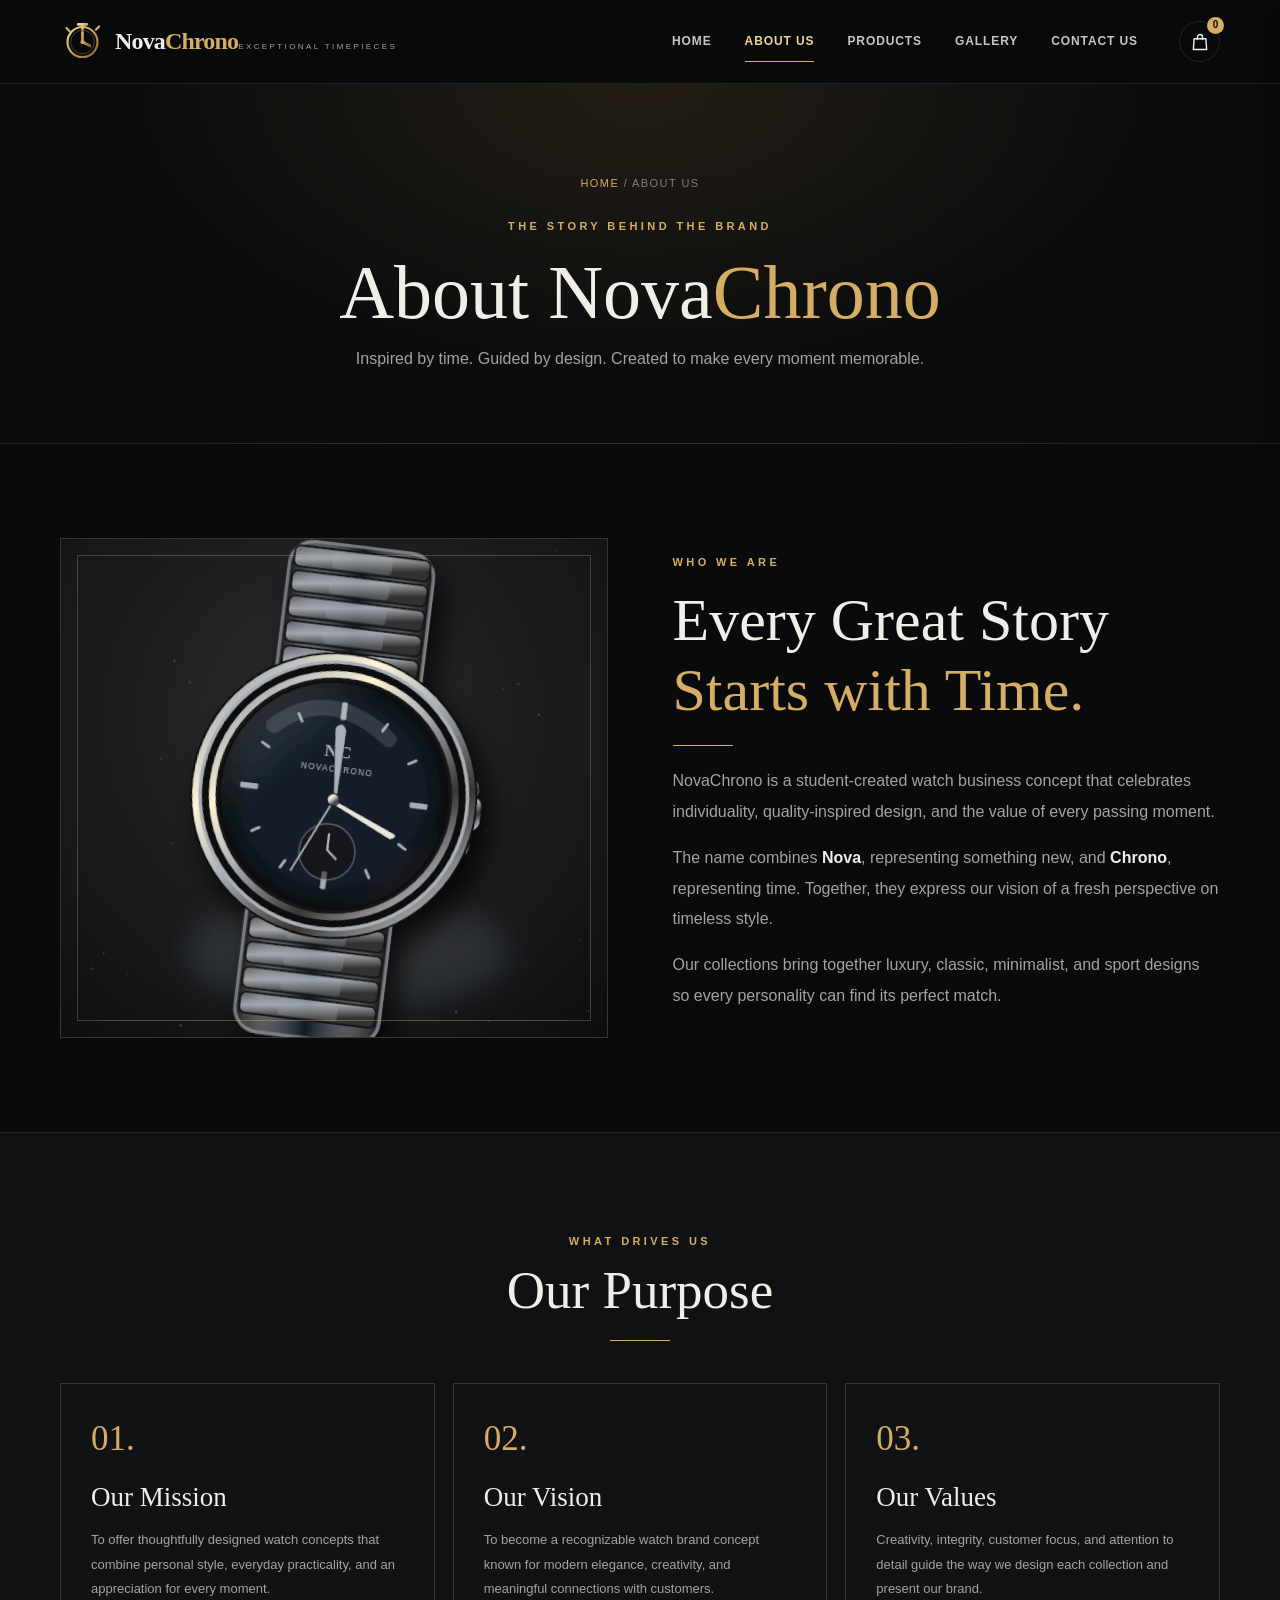
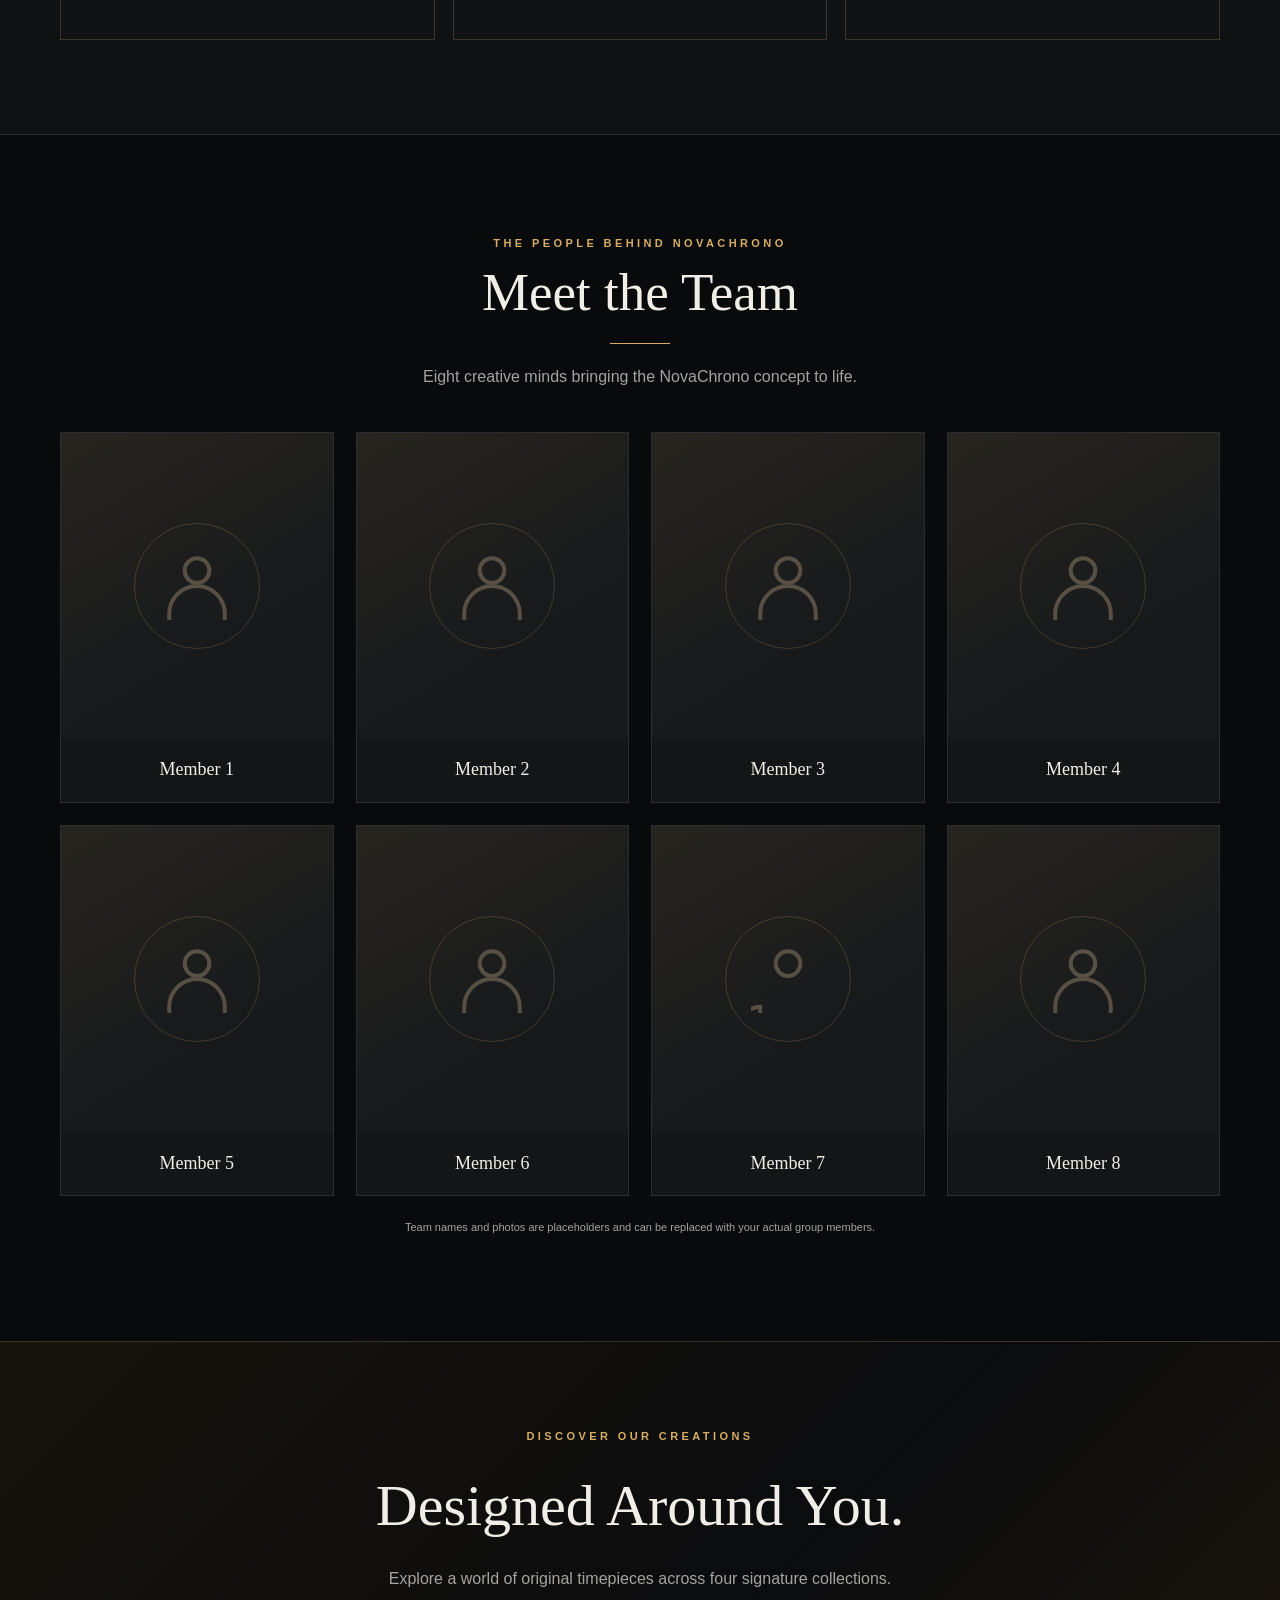
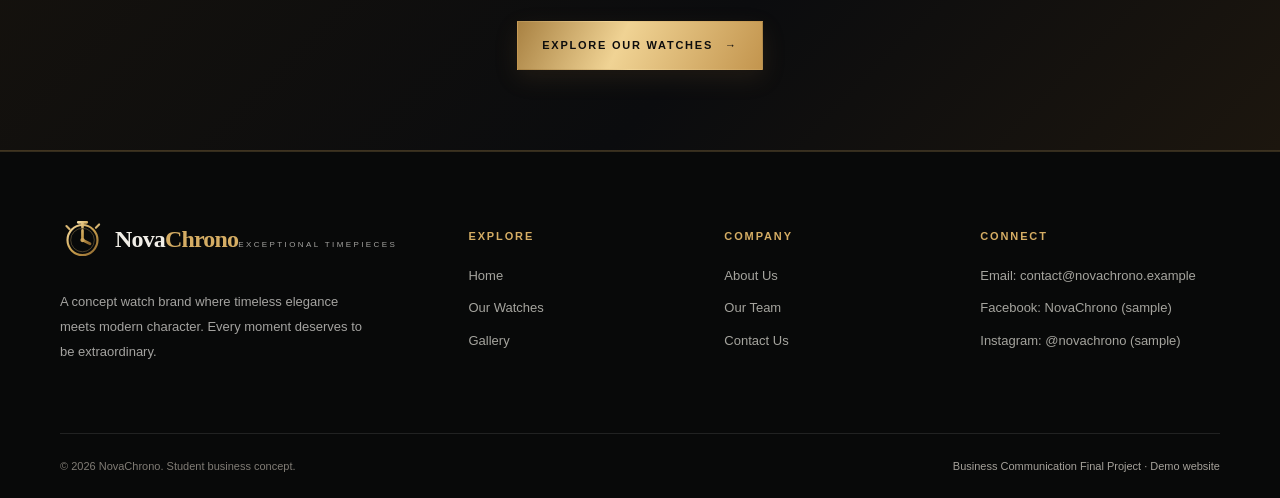
==== about.html @ b07927fc "Add files via upload" ====
<!DOCTYPE html>
<html lang="en">
<head>
  <meta charset="UTF-8"><meta name="viewport" content="width=device-width, initial-scale=1"><meta name="theme-color" content="#090a0b">
  <meta name="description" content="Learn about NovaChrono, our mission and vision, and the creative team behind our luxury watch brand concept.">
  <title>About Us | NovaChrono</title><link rel="icon" href="assets/logo.svg" type="image/svg+xml"><link rel="stylesheet" href="css/style.css"><script src="js/app.js" defer></script>
</head>
<body data-page="about">
<header id="site-header" class="site-header"></header>
<main>
  <section class="page-hero"><div class="container"><div class="breadcrumb"><a href="index.html">HOME</a> / ABOUT US</div><span class="eyebrow">The story behind the brand</span><h1>About Nova<span class="text-gold">Chrono</span></h1><p>Inspired by time. Guided by design. Created to make every moment memorable.</p></div></section>
  <section class="section container"><div class="about-feature">
    <div class="feature-image reveal"><img src="assets/watches/eclipse.svg" alt="NovaChrono Eclipse watch illustration"></div>
    <div class="feature-copy reveal"><span class="eyebrow">Who we are</span><h2>Every Great Story<br><span class="text-gold">Starts with Time.</span></h2><div class="divider"></div><p>NovaChrono is a student-created watch business concept that celebrates individuality, quality-inspired design, and the value of every passing moment.</p><p>The name combines <strong style="color:var(--ivory)">Nova</strong>, representing something new, and <strong style="color:var(--ivory)">Chrono</strong>, representing time. Together, they express our vision of a fresh perspective on timeless style.</p><p>Our collections bring together luxury, classic, minimalist, and sport designs so every personality can find its perfect match.</p></div>
  </div></section>
  <section class="section" style="background:#101112;border-block:1px solid var(--white-line)"><div class="container"><div class="section-heading reveal"><span class="eyebrow">What drives us</span><h2 class="section-title">Our Purpose</h2><div class="divider centered"></div></div>
    <div class="values-grid reveal"><article class="value-card"><div class="value-icon">01.</div><h3>Our Mission</h3><p>To offer thoughtfully designed watch concepts that combine personal style, everyday practicality, and an appreciation for every moment.</p></article><article class="value-card"><div class="value-icon">02.</div><h3>Our Vision</h3><p>To become a recognizable watch brand concept known for modern elegance, creativity, and meaningful connections with customers.</p></article><article class="value-card"><div class="value-icon">03.</div><h3>Our Values</h3><p>Creativity, integrity, customer focus, and attention to detail guide the way we design each collection and present our brand.</p></article></div>
  </div></section>
  <section class="section container" id="team"><div class="section-heading reveal"><span class="eyebrow">The people behind NovaChrono</span><h2 class="section-title">Meet the Team</h2><div class="divider centered"></div><p class="section-description">Eight creative minds bringing the NovaChrono concept to life.</p></div>
    <div class="team-grid reveal">
      <article class="team-card"><div class="team-photo" aria-label="Profile photo placeholder for Member 1"><svg viewBox="0 0 24 24" fill="none" stroke="currentColor" stroke-width="1.3"><circle cx="12" cy="7" r="4"/><path d="M3 23v-2a9 9 0 0 1 18 0v2"/></svg></div><h3>Member 1</h3></article>
      <article class="team-card"><div class="team-photo" aria-label="Profile photo placeholder for Member 2"><svg viewBox="0 0 24 24" fill="none" stroke="currentColor" stroke-width="1.3"><circle cx="12" cy="7" r="4"/><path d="M3 23v-2a9 9 0 0 1 18 0v2"/></svg></div><h3>Member 2</h3></article>
      <article class="team-card"><div class="team-photo" aria-label="Profile photo placeholder for Member 3"><svg viewBox="0 0 24 24" fill="none" stroke="currentColor" stroke-width="1.3"><circle cx="12" cy="7" r="4"/><path d="M3 23v-2a9 9 0 0 1 18 0v2"/></svg></div><h3>Member 3</h3></article>
      <article class="team-card"><div class="team-photo" aria-label="Profile photo placeholder for Member 4"><svg viewBox="0 0 24 24" fill="none" stroke="currentColor" stroke-width="1.3"><circle cx="12" cy="7" r="4"/><path d="M3 23v-2a9 9 0 0 1 18 0v2"/></svg></div><h3>Member 4</h3></article>
      <article class="team-card"><div class="team-photo" aria-label="Profile photo placeholder for Member 5"><svg viewBox="0 0 24 24" fill="none" stroke="currentColor" stroke-width="1.3"><circle cx="12" cy="7" r="4"/><path d="M3 23v-2a9 9 0 0 1 18 0v2"/></svg></div><h3>Member 5</h3></article>
      <article class="team-card"><div class="team-photo" aria-label="Profile photo placeholder for Member 6"><svg viewBox="0 0 24 24" fill="none" stroke="currentColor" stroke-width="1.3"><circle cx="12" cy="7" r="4"/><path d="M3 23v-2a9 9 0 0 1 18 0v2"/></svg></div><h3>Member 6</h3></article>
      <article class="team-card"><div class="team-photo" aria-label="Profile photo placeholder for Member 7"><svg viewBox="0 0 24 24" fill="none" stroke="currentColor" stroke-width="1.3"><circle cx="12" cy="7" r="4"/><path d="M3 23v-2a9 9 9 0 0 1 18 0v2"/></svg></div><h3>Member 7</h3></article>
      <article class="team-card"><div class="team-photo" aria-label="Profile photo placeholder for Member 8"><svg viewBox="0 0 24 24" fill="none" stroke="currentColor" stroke-width="1.3"><circle cx="12" cy="7" r="4"/><path d="M3 23v-2a9 9 0 0 1 18 0v2"/></svg></div><h3>Member 8</h3></article>
    </div><p class="team-note">Team names and photos are placeholders and can be replaced with your actual group members.</p>
  </section>
  <section class="banner"><div class="container reveal"><span class="eyebrow">Discover our creations</span><h2>Designed Around You.</h2><p>Explore a world of original timepieces across four signature collections.</p><a class="btn btn-primary" href="products.html">Explore Our Watches <span>→</span></a></div></section>
</main>
<footer id="site-footer" class="site-footer"></footer>
</body>
</html>
---- css/style.css ----
/* NOVACHRONO | Luxury watch store • Business Communication final project */
:root{--bg:#090a0b;--bg-soft:#101113;--surface:#151619;--surface2:#1c1d20;--gold:#d5ad64;--gold-light:#f1d394;--gold-dark:#997540;--ivory:#f1eee7;--muted:#a4a3a0;--line:rgba(213,173,100,.22);--white-line:rgba(255,255,255,.10);--radius:16px;--font-ui:Arial,Helvetica,sans-serif;--font-display:Georgia,'Times New Roman',serif}
*{box-sizing:border-box}html{scroll-behavior:smooth}body{margin:0;color:var(--ivory);background:var(--bg);font-family:var(--font-ui);line-height:1.65;-webkit-font-smoothing:antialiased}body.drawer-open{overflow:hidden}button,input,select{font:inherit}button{cursor:pointer}a{color:inherit;text-decoration:none}img{max-width:100%;display:block}svg{display:block}button:focus-visible,a:focus-visible,input:focus-visible,select:focus-visible{outline:2px solid var(--gold-light);outline-offset:4px}::selection{background:#b18b4a;color:#050505}.container{width:min(1160px,calc(100% - 48px));margin-inline:auto}.eyebrow{font-size:11px;letter-spacing:.31em;text-transform:uppercase;color:var(--gold);font-weight:700}.display{font-family:var(--font-display);font-weight:400;letter-spacing:-.025em;line-height:1.06}.section{padding:94px 0}.section-top{display:flex;align-items:end;justify-content:space-between;gap:22px;margin-bottom:35px}.section-title{font-family:var(--font-display);font-size:clamp(35px,5vw,53px);line-height:1.12;font-weight:400;margin:8px 0 0}.section-description{color:var(--muted);max-width:540px;margin:12px 0 0}.text-gold{color:var(--gold)}.text-muted{color:var(--muted)}.center{text-align:center}.section-heading{text-align:center;max-width:680px;margin:0 auto 42px}.section-heading p{margin-inline:auto}.divider{width:60px;height:1px;background:var(--gold);margin:20px 0}.divider.centered{margin-inline:auto}.subtle-glow{position:relative;isolation:isolate}.subtle-glow:before{content:'';z-index:-1;position:absolute;inset:-50px 15%;background:radial-gradient(circle,rgba(203,158,82,.055),transparent 60%);pointer-events:none}
/* Header */
.site-header{position:sticky;top:0;z-index:60;background:rgba(9,10,11,.94);backdrop-filter:blur(20px);border-bottom:1px solid var(--white-line)}.nav-shell{height:83px;display:flex;align-items:center;gap:24px}.brand{display:inline-flex;align-items:center;gap:10px;white-space:nowrap}.brand img{width:45px;height:45px}.brand-text{font-family:var(--font-display);font-size:24px;letter-spacing:-.035em;font-weight:600}.brand-text span{color:var(--gold)}.brand-mini{font-family:var(--font-ui);font-size:8px;letter-spacing:.3em;text-transform:uppercase;color:var(--muted);margin-top:-5px;text-align:center}.nav-links{display:flex;align-items:center;justify-content:center;gap:33px;margin-left:auto}.nav-links a{position:relative;font-size:12px;font-weight:600;letter-spacing:.075em;text-transform:uppercase;color:#c9c6c0;transition:color .22s}.nav-links a:hover,.nav-links a.active{color:var(--gold-light)}.nav-links a:after{content:'';height:1px;position:absolute;bottom:-11px;left:0;right:0;background:var(--gold);transform:scaleX(0);transition:transform .2s;transform-origin:center}.nav-links a:hover:after,.nav-links a.active:after{transform:scaleX(1)}.header-actions{display:flex;align-items:center;margin-left:17px;gap:10px}.icon-button{display:inline-grid;place-items:center;width:41px;height:41px;border:1px solid var(--white-line);background:transparent;color:var(--ivory);border-radius:50%;position:relative;transition:.25s}.icon-button:hover{border-color:var(--gold);color:var(--gold);background:rgba(213,173,100,.06)}.icon-button svg{width:20px;height:20px}.cart-count{position:absolute;top:-5px;right:-5px;display:grid;place-items:center;background:var(--gold);color:#0d0d0c;min-width:17px;height:17px;padding:0 4px;border-radius:99px;font-size:10px;font-weight:800}.menu-button{display:none}
/* Buttons */
.btn{min-height:49px;display:inline-flex;align-items:center;justify-content:center;gap:12px;padding:12px 24px;border:1px solid transparent;font-size:11px;letter-spacing:.16em;font-weight:800;text-transform:uppercase;transition:transform .22s,background .22s,color .22s,border-color .22s;white-space:nowrap}.btn:hover{transform:translateY(-2px)}.btn-primary{color:#0d0d0d;background:linear-gradient(115deg,#a98243 0%,#f0d394 42%,#c3954e 100%);box-shadow:0 8px 24px rgba(167,124,58,.13)}.btn-primary:hover{background:linear-gradient(115deg,#d0aa67,#ffdfa1,#cea25e)}.btn-outline{border-color:var(--gold-dark);color:var(--gold-light);background:transparent}.btn-outline:hover{background:rgba(213,173,100,.08);border-color:var(--gold-light)}.btn-subtle{border-color:var(--white-line);background:rgba(255,255,255,.035);color:var(--ivory)}.btn-subtle:hover{border-color:var(--gold)}.btn:disabled{opacity:.45;cursor:not-allowed;transform:none}.btn svg{width:16px;height:16px}.link-arrow{display:inline-flex;align-items:center;gap:10px;font-size:11px;letter-spacing:.14em;text-transform:uppercase;font-weight:700;color:var(--gold-light);border-bottom:1px solid var(--gold-dark);padding-bottom:7px}.link-arrow span{transition:transform .2s}.link-arrow:hover span{transform:translateX(5px)}
/* Hero */
.hero{min-height:690px;display:flex;align-items:center;position:relative;overflow:hidden;background:radial-gradient(ellipse at 81% 40%,#2a231a 0%,#131212 37%,#090a0b 75%);border-bottom:1px solid var(--line)}.hero:after{content:'';position:absolute;inset:0;background:linear-gradient(90deg,rgba(9,10,11,.2),transparent 50%),repeating-linear-gradient(115deg,transparent 0 160px,rgba(214,170,94,.014) 161px 162px);pointer-events:none}.hero-content{position:relative;z-index:2;width:55%;padding:90px 0 95px}.hero-title{font-size:clamp(59px,7vw,105px);margin:16px 0 20px}.hero-title em{font-weight:400;color:var(--gold);font-style:italic}.hero-copy{max-width:470px;color:#c2bcb0;font-size:15px;line-height:1.9;margin-bottom:35px}.hero-buttons{display:flex;flex-wrap:wrap;gap:14px}.hero-visual{width:52%;height:90%;position:absolute;right:-4%;top:6%;display:grid;place-items:center;z-index:1}.hero-visual:before{content:'';position:absolute;inset:10%;border-radius:50%;background:radial-gradient(circle,rgba(210,165,82,.22),transparent 65%);filter:blur(45px)}.hero-visual:after{content:'';position:absolute;width:400px;height:400px;border:1px solid rgba(215,167,86,.14);border-radius:50%;box-shadow:0 0 0 72px rgba(215,167,86,.025),0 0 0 145px rgba(215,167,86,.02)}.hero-watch{width:min(100%,570px);max-height:620px;object-fit:contain;position:relative;z-index:1;filter:drop-shadow(0 22px 45px #000);transform:translateY(0);animation:hero-float 6s ease-in-out infinite}.hero-caption{position:absolute;right:10%;bottom:7%;font-size:11px;letter-spacing:.22em;color:var(--gold);z-index:3;text-transform:uppercase}.hero-scroll{position:absolute;bottom:29px;left:0;z-index:2;font-size:10px;letter-spacing:.3em;color:#8d8981;text-transform:uppercase;display:flex;align-items:center;gap:12px}.hero-scroll:before{content:'';display:block;height:1px;width:34px;background:var(--gold)}@keyframes hero-float{0%,100%{transform:translateY(0)}50%{transform:translateY(-15px)}}.stats-strip{border-bottom:1px solid var(--white-line);background:#0e0e0e}.stats-wrap{display:grid;grid-template-columns:repeat(3,1fr);gap:20px;padding:26px 0}.stat{display:flex;justify-content:center;align-items:center;gap:12px;border-right:1px solid var(--white-line);font-size:10px;letter-spacing:.14em;text-transform:uppercase;color:#c5c0b5}.stat:last-child{border:0}.stat svg{width:19px;height:19px;color:var(--gold)}
/* Categories & product cards */
.category-grid{display:grid;grid-template-columns:repeat(4,1fr);gap:17px}.category-card{position:relative;min-height:300px;overflow:hidden;background:#181819;border:1px solid var(--line);display:flex;flex-direction:column;justify-content:end;transition:border-color .25s,transform .25s}.category-card:hover{transform:translateY(-6px);border-color:var(--gold)}.category-card img{width:100%;height:100%;position:absolute;inset:0;object-fit:cover;transition:transform .5s}.category-card:hover img{transform:scale(1.065)}.category-card:after{content:'';position:absolute;inset:0;background:linear-gradient(0deg,rgba(0,0,0,.95),transparent 65%)}.category-card-info{position:relative;z-index:1;padding:23px}.category-card-info h3{font-family:var(--font-display);font-size:24px;font-weight:400;margin:0 0 2px}.category-card-info span{font-size:10px;color:var(--gold);letter-spacing:.17em;text-transform:uppercase}.product-grid{display:grid;grid-template-columns:repeat(4,minmax(0,1fr));gap:20px}.product-card{background:#111214;border:1px solid var(--white-line);overflow:hidden;transition:transform .25s,border-color .25s,box-shadow .25s;position:relative}.product-card:hover{transform:translateY(-5px);border-color:var(--line);box-shadow:0 15px 35px rgba(0,0,0,.28)}.product-image{width:100%;aspect-ratio:1/1;object-fit:cover;background:#1b1b1b;transition:transform .5s}.product-card:hover .product-image{transform:scale(1.045)}.product-media{position:relative;overflow:hidden}.product-badge{position:absolute;top:15px;left:15px;background:rgba(8,8,8,.76);border:1px solid rgba(213,173,100,.4);color:#ebca88;padding:5px 10px;font-size:9px;letter-spacing:.13em;text-transform:uppercase}.product-info{padding:20px}.product-category{font-size:10px;color:var(--gold);letter-spacing:.14em;text-transform:uppercase}.product-title{margin:7px 0 2px;font-family:var(--font-display);font-size:23px;font-weight:400;line-height:1.25}.product-desc{font-size:12px;color:var(--muted);min-height:40px;margin:9px 0 14px;line-height:1.6}.product-bottom{display:flex;align-items:center;justify-content:space-between;gap:10px;padding-top:14px;border-top:1px solid var(--white-line)}.product-price{font-weight:700;color:#e8c88a;font-size:15px}.add-button{display:grid;place-items:center;width:38px;height:38px;border:1px solid var(--gold-dark);background:transparent;color:var(--gold);transition:.2s}.add-button:hover{background:var(--gold);color:#111}.add-button svg{width:17px;height:17px}.view-button{position:absolute;right:12px;top:12px;background:rgba(10,10,10,.78);border:1px solid var(--white-line);color:var(--ivory);font-size:10px;padding:7px 12px;opacity:0;transform:translateY(-5px);transition:.2s}.product-card:hover .view-button,.view-button:focus-visible{opacity:1;transform:none}.about-feature{display:grid;grid-template-columns:1fr 1fr;gap:65px;align-items:center}.feature-image{min-height:500px;background:#121314;position:relative;border:1px solid var(--line)}.feature-image img{height:100%;width:100%;object-fit:cover;position:absolute;inset:0}.feature-image:after{content:'';position:absolute;inset:16px;border:1px solid rgba(213,173,100,.3);pointer-events:none}.feature-copy h2{font-family:var(--font-display);font-size:clamp(38px,5vw,60px);font-weight:400;line-height:1.16;margin:12px 0 18px}.feature-copy p{color:var(--muted);line-height:1.9}.feature-checks{display:flex;flex-direction:column;gap:14px;margin:28px 0 31px}.feature-checks span{font-size:13px;letter-spacing:.03em}.feature-checks span:before{content:'✦';color:var(--gold);margin-right:12px}.banner{position:relative;padding:80px 0;text-align:center;border-block:1px solid var(--line);background:linear-gradient(135deg,#17130d,#0b0c0e 60%,#1c160e)}.banner h2{font-family:var(--font-display);font-size:clamp(36px,6vw,58px);font-weight:400;margin:9px auto 13px}.banner p{color:var(--muted);margin:0 auto 28px;max-width:550px}
/* Page shared */
.page-hero{padding:90px 0 70px;text-align:center;background:radial-gradient(ellipse at 50% 0%,rgba(183,140,74,.14),transparent 56%),#0b0c0d;border-bottom:1px solid var(--white-line)}.page-hero h1{font-family:var(--font-display);font-weight:400;font-size:clamp(44px,7vw,76px);line-height:1.1;margin:12px 0}.page-hero p{max-width:570px;color:var(--muted);margin:0 auto}.breadcrumb{font-size:11px;color:#837f77;letter-spacing:.13em;margin-bottom:20px}.breadcrumb a{color:var(--gold)}.values-grid{display:grid;grid-template-columns:repeat(3,1fr);gap:18px}.value-card{padding:37px 30px;border:1px solid var(--line);background:#111214}.value-icon{font-family:var(--font-display);font-size:35px;color:var(--gold);line-height:1}.value-card h3{font-family:var(--font-display);font-size:27px;font-weight:400;margin:19px 0 8px}.value-card p{font-size:13px;line-height:1.9;color:var(--muted);margin:0}.team-grid{display:grid;grid-template-columns:repeat(4,1fr);gap:22px}.team-card{border:1px solid var(--white-line);background:#141517;text-align:center;overflow:hidden}.team-photo{width:100%;aspect-ratio:4/4.5;background:linear-gradient(150deg,#282520,#17191b 65%);display:grid;place-items:center;position:relative;overflow:hidden}.team-photo:before{content:'';border:1px solid var(--line);border-radius:50%;width:124px;height:124px;position:absolute}.team-photo svg{width:74px;height:74px;color:#726655;opacity:.7}.team-card h3{font-family:var(--font-display);font-size:18px;font-weight:400;margin:0;padding:17px 10px}.team-note{font-size:11px;color:var(--muted);margin-top:22px;text-align:center}
/* Catalog */
.catalog-header{display:flex;align-items:center;justify-content:space-between;gap:20px;margin-bottom:22px}.filter-bar{display:flex;flex-wrap:wrap;gap:8px}.filter-chip{border:1px solid var(--white-line);background:transparent;color:#b8b4ac;padding:10px 15px;font-size:10px;text-transform:uppercase;letter-spacing:.12em;transition:.2s}.filter-chip:hover,.filter-chip.active{background:var(--gold);border-color:var(--gold);color:#111}.catalog-tools{display:flex;align-items:center;gap:11px}.searchbox{position:relative;min-width:220px}.searchbox input,.sort-select,.input-field{background:#151619;color:var(--ivory);border:1px solid var(--white-line);border-radius:0;outline:none;padding:13px 15px;font-size:13px;width:100%}.searchbox input{padding-right:39px}.searchbox svg{position:absolute;right:12px;top:13px;width:17px;color:var(--gold)}.sort-select{width:auto;padding-right:30px}.searchbox input:focus,.sort-select:focus,.input-field:focus{border-color:var(--gold)}.catalog-count{font-size:12px;color:var(--muted);margin:0 0 18px}.empty-state{padding:65px 20px;border:1px solid var(--white-line);text-align:center;color:var(--muted)}
/* Gallery */
.gallery-grid{display:grid;grid-template-columns:repeat(4,1fr);gap:16px}.gallery-tile{border:1px solid var(--line);background:#141416;position:relative;overflow:hidden;cursor:pointer;padding:0;text-align:left}.gallery-tile:nth-child(5n + 1){grid-column:span 2;grid-row:span 2}.gallery-tile img{width:100%;height:100%;aspect-ratio:1/1;object-fit:cover;transition:transform .45s;opacity:.88}.gallery-tile:hover img{transform:scale(1.055);opacity:1}.gallery-tile-label{position:absolute;bottom:0;left:0;right:0;padding:26px 16px 14px;background:linear-gradient(transparent,rgba(0,0,0,.88));font-family:var(--font-display);font-size:17px;color:#f3e8d6}.gallery-tile-label small{font:10px var(--font-ui);color:var(--gold);letter-spacing:.18em;display:block;text-transform:uppercase;margin-bottom:4px}
/* Contact */
.contact-intro{max-width:660px;margin:0 auto 40px;text-align:center}.contact-grid{display:grid;grid-template-columns:repeat(3,1fr);gap:19px}.contact-card{text-align:center;border:1px solid var(--line);padding:43px 22px;background:linear-gradient(160deg,#191919,#101113);transition:transform .2s}.contact-card:hover{transform:translateY(-5px)}.contact-icon{width:59px;height:59px;border:1px solid var(--line);border-radius:50%;display:grid;place-items:center;margin:0 auto 19px;color:var(--gold)}.contact-icon svg{width:23px;height:23px}.contact-card h3{font-family:var(--font-display);font-weight:400;font-size:26px;margin:0 0 10px}.contact-card p{color:var(--muted);font-size:13px;overflow-wrap:anywhere;min-height:35px}.contact-card a{color:var(--gold-light);font-size:11px;font-weight:700;letter-spacing:.12em;text-transform:uppercase;border-bottom:1px solid var(--gold-dark);padding-bottom:5px}.contact-note{margin-top:30px;text-align:center;font-size:12px;color:#837f77}
/* Footer */
.site-footer{background:#080909;border-top:1px solid var(--line);padding-top:65px}.footer-grid{display:grid;grid-template-columns:1.7fr 1fr 1fr 1.1fr;gap:38px;padding-bottom:49px}.footer-brand p{max-width:305px;color:var(--muted);font-size:13px;line-height:1.9;margin:20px 0}.footer-title{font-size:11px;color:var(--gold);font-weight:800;letter-spacing:.17em;text-transform:uppercase;margin:10px 0 20px}.footer-links{display:flex;flex-direction:column;gap:11px}.footer-links a,.footer-links span{font-size:13px;color:#a5a49e}.footer-links a:hover{color:var(--gold)}.footer-bottom{border-top:1px solid var(--white-line);padding:23px 0;display:flex;justify-content:space-between;gap:18px;color:#807c75;font-size:11px}.footer-bottom span:last-child{color:#a5a19a}
/* Drawer, modal and toast */
.backdrop{position:fixed;inset:0;background:rgba(0,0,0,.72);z-index:90;opacity:0;pointer-events:none;transition:opacity .25s}.backdrop.visible{opacity:1;pointer-events:auto}.drawer{position:fixed;right:0;top:0;bottom:0;width:min(440px,100%);z-index:95;background:#131415;border-left:1px solid var(--line);display:flex;flex-direction:column;transform:translateX(102%);transition:transform .3s ease;box-shadow:-18px 0 45px rgba(0,0,0,.3)}.drawer.visible{transform:translateX(0)}.drawer-header{padding:27px;display:flex;align-items:center;justify-content:space-between;border-bottom:1px solid var(--white-line)}.drawer-header h2{margin:0;font:normal 28px var(--font-display)}.close-button{background:transparent;color:var(--ivory);border:0;font-size:28px;line-height:1}.cart-list{padding:20px 24px;flex:1;overflow-y:auto}.cart-item{display:grid;grid-template-columns:87px 1fr;gap:15px;padding:16px 0;border-bottom:1px solid var(--white-line)}.cart-item img{width:87px;height:90px;object-fit:cover}.cart-item-name{font-family:var(--font-display);font-size:17px}.cart-item-price{font-size:12px;color:var(--gold);margin-top:4px}.cart-qty{display:flex;align-items:center;gap:13px;margin-top:12px}.qty-btn{display:grid;place-items:center;width:24px;height:24px;border:1px solid var(--white-line);background:transparent;color:var(--ivory)}.qty-btn:hover{border-color:var(--gold)}.qty-num{font-size:12px}.remove-btn{background:none;border:none;color:#a89d88;font-size:11px;text-decoration:underline;margin-left:auto}.drawer-bottom{padding:25px;border-top:1px solid var(--white-line);background:#171819}.drawer-total{display:flex;justify-content:space-between;align-items:center;font-weight:700;margin-bottom:20px}.drawer-total strong{font-size:21px;color:var(--gold)}.drawer-bottom .btn{width:100%}.cart-empty{text-align:center;padding:76px 5px;color:var(--muted)}.cart-empty svg{width:55px;height:55px;margin:auto auto 18px;color:var(--gold)}.modal{position:fixed;z-index:105;left:50%;top:50%;width:min(850px,calc(100% - 28px));max-height:calc(100vh - 45px);overflow-y:auto;transform:translate(-50%,-45%) scale(.97);background:#171819;border:1px solid var(--line);box-shadow:0 20px 90px rgba(0,0,0,.8);opacity:0;pointer-events:none;transition:opacity .25s,transform .25s}.modal.visible{opacity:1;pointer-events:auto;transform:translate(-50%,-50%) scale(1)}.modal-close{position:absolute;top:15px;right:15px;z-index:3;width:38px;height:38px;background:rgba(0,0,0,.8);border:1px solid var(--white-line);color:var(--ivory);font-size:25px}.detail-layout{display:grid;grid-template-columns:1fr 1fr}.detail-layout img{width:100%;height:100%;min-height:410px;object-fit:cover}.detail-content{padding:52px 34px}.detail-content h2{font:normal 42px var(--font-display);margin:10px 0 5px}.detail-content p{color:var(--muted);font-size:14px}.detail-content ul{padding-left:20px;color:#c8c2b6;font-size:13px;line-height:2}.detail-content strong{font-size:24px;color:var(--gold);display:block;margin:20px 0}.checkout-modal{width:min(780px,calc(100% - 28px))}.checkout-inner{padding:35px}.checkout-inner h2{font:normal 36px var(--font-display);margin:0 0 10px}.checkout-inner>p{font-size:12px;color:var(--muted);margin-bottom:25px}.checkout-columns{display:grid;grid-template-columns:1fr .84fr;gap:27px}.field-group{margin-bottom:16px}.field-group label{font-size:11px;display:block;color:#d0c4b0;letter-spacing:.08em;text-transform:uppercase;margin-bottom:8px}.field-group .input-field{width:100%}.field-row{display:grid;grid-template-columns:1fr 1fr;gap:12px}.checkout-summary{background:#101112;border:1px solid var(--white-line);padding:18px}.checkout-summary h3{margin:0 0 15px;font:normal 23px var(--font-display)}.summary-line{display:flex;justify-content:space-between;gap:15px;font-size:12px;color:var(--muted);padding:9px 0;border-bottom:1px solid var(--white-line)}.summary-line span:last-child{text-align:right;color:#ddd2c1}.summary-line.total{color:#fff;font-weight:700;font-size:15px;border:0;margin-top:7px}.summary-line.total span:last-child{color:var(--gold)}.demo-note{font-size:11px;color:#b9a681;line-height:1.7;margin-top:16px}.checkout-submit{margin-top:25px;width:100%}.success-state{text-align:center;padding:65px 34px}.success-state svg{margin:0 auto 18px;width:58px;height:58px;color:var(--gold)}.success-state h2{font:normal 39px var(--font-display);margin:0 0 12px}.success-state p{color:var(--muted);max-width:470px;margin:0 auto 18px}.success-state strong{display:block;color:var(--gold);margin-bottom:24px}.gallery-modal{width:min(620px,calc(100% - 28px))}.gallery-modal img{max-height:min(70vh,680px);width:100%;object-fit:contain}.gallery-modal h2{font:normal 24px var(--font-display);text-align:center;padding:12px}.toast{position:fixed;bottom:26px;left:50%;z-index:150;transform:translate(-50%,30px);background:#252119;border:1px solid var(--gold-dark);padding:12px 22px;box-shadow:0 12px 35px #0008;color:#f7e4bd;font-size:12px;opacity:0;pointer-events:none;transition:opacity .25s,transform .25s;text-align:center}.toast.visible{transform:translate(-50%,0);opacity:1}
/* Animations */
.reveal{opacity:0;transform:translateY(22px);transition:opacity .7s,transform .7s}.reveal.show{opacity:1;transform:none}
/* Responsive */
@media(max-width:1060px){.nav-links{gap:20px}.brand-text{font-size:21px}.hero{min-height:620px}.hero-title{font-size:clamp(52px,7vw,80px)}.hero-visual{right:-10%}.product-grid{grid-template-columns:repeat(3,minmax(0,1fr))}.gallery-grid{grid-template-columns:repeat(3,1fr)}.category-card{min-height:255px}.footer-grid{grid-template-columns:1.6fr 1fr 1fr}}
@media(max-width:760px){.container{width:min(100% - 30px,560px)}.nav-shell{height:71px}.nav-links{display:none;position:absolute;top:71px;left:0;right:0;margin:0;padding:22px 24px;background:#101112;border-bottom:1px solid var(--line);flex-direction:column;align-items:start;gap:18px}.nav-links.open{display:flex}.nav-links a:after{bottom:-4px}.menu-button{display:grid}.header-actions{margin-left:auto}.brand img{width:38px;height:38px}.brand-text{font-size:21px}.brand-mini{font-size:7px}.hero{min-height:690px;align-items:start}.hero-content{width:100%;padding:67px 0 310px}.hero-title{font-size:clamp(56px,11vw,76px)}.hero-copy{max-width:450px;font-size:13px;margin-bottom:22px}.hero-visual{width:91%;height:390px;top:auto;bottom:-36px;right:-21%}.hero-visual:after{width:250px;height:250px;box-shadow:0 0 0 45px rgba(215,167,86,.025),0 0 0 100px rgba(215,167,86,.015)}.hero-watch{max-height:440px}.hero-caption,.hero-scroll{display:none}.section{padding:65px 0}.section-top{align-items:start;flex-direction:column}.section-title{font-size:38px}.stats-wrap{grid-template-columns:1fr;padding:18px 0;gap:0}.stat{border:0;padding:8px}.category-grid{grid-template-columns:repeat(2,1fr);gap:12px}.category-card{min-height:235px}.category-card-info{padding:16px}.category-card-info h3{font-size:21px}.product-grid{grid-template-columns:repeat(2,minmax(0,1fr));gap:12px}.product-info{padding:14px}.product-title{font-size:20px}.product-desc{font-size:11px}.about-feature{grid-template-columns:1fr;gap:35px}.feature-image{min-height:360px}.values-grid{grid-template-columns:1fr}.team-grid{grid-template-columns:repeat(2,1fr);gap:12px}.team-photo:before{width:90px;height:90px}.page-hero{padding:65px 0 52px}.catalog-header{flex-direction:column;align-items:stretch}.catalog-tools{width:100%}.searchbox{flex:1;min-width:0}.sort-select{max-width:150px}.gallery-grid{grid-template-columns:repeat(2,1fr)}.gallery-tile:nth-child(5n + 1){grid-column:span 2;grid-row:span 1}.contact-grid{grid-template-columns:1fr}.contact-card{padding:31px 22px}.footer-grid{grid-template-columns:1fr 1fr;gap:25px}.footer-brand{grid-column:span 2}.footer-bottom{flex-direction:column}.detail-layout,.checkout-columns{grid-template-columns:1fr}.detail-layout img{min-height:0;max-height:290px}.detail-content{padding:28px}.checkout-inner{padding:26px 18px}.checkout-inner h2{font-size:28px}.modal{max-height:calc(100vh - 20px)}.banner{padding:67px 0}}
@media(max-width:430px){.brand-text{font-size:19px}.header-actions{gap:6px}.icon-button{width:36px;height:36px}.hero-content{padding-top:57px}.hero-title{font-size:55px}.category-card{min-height:205px}.category-card-info h3{font-size:19px}.product-grid{gap:10px}.product-info{padding:11px}.product-title{font-size:18px}.product-bottom{flex-wrap:wrap}.add-button{width:34px;height:34px}.product-price{font-size:13px}.field-row{grid-template-columns:1fr}.footer-grid{gap:15px}.footer-title{margin-bottom:10px}}
@media(prefers-reduced-motion:reduce){html{scroll-behavior:auto}*,*:before,*:after{animation-duration:.01ms!important;animation-iteration-count:1!important;transition-duration:.01ms!important}.reveal{opacity:1;transform:none}}
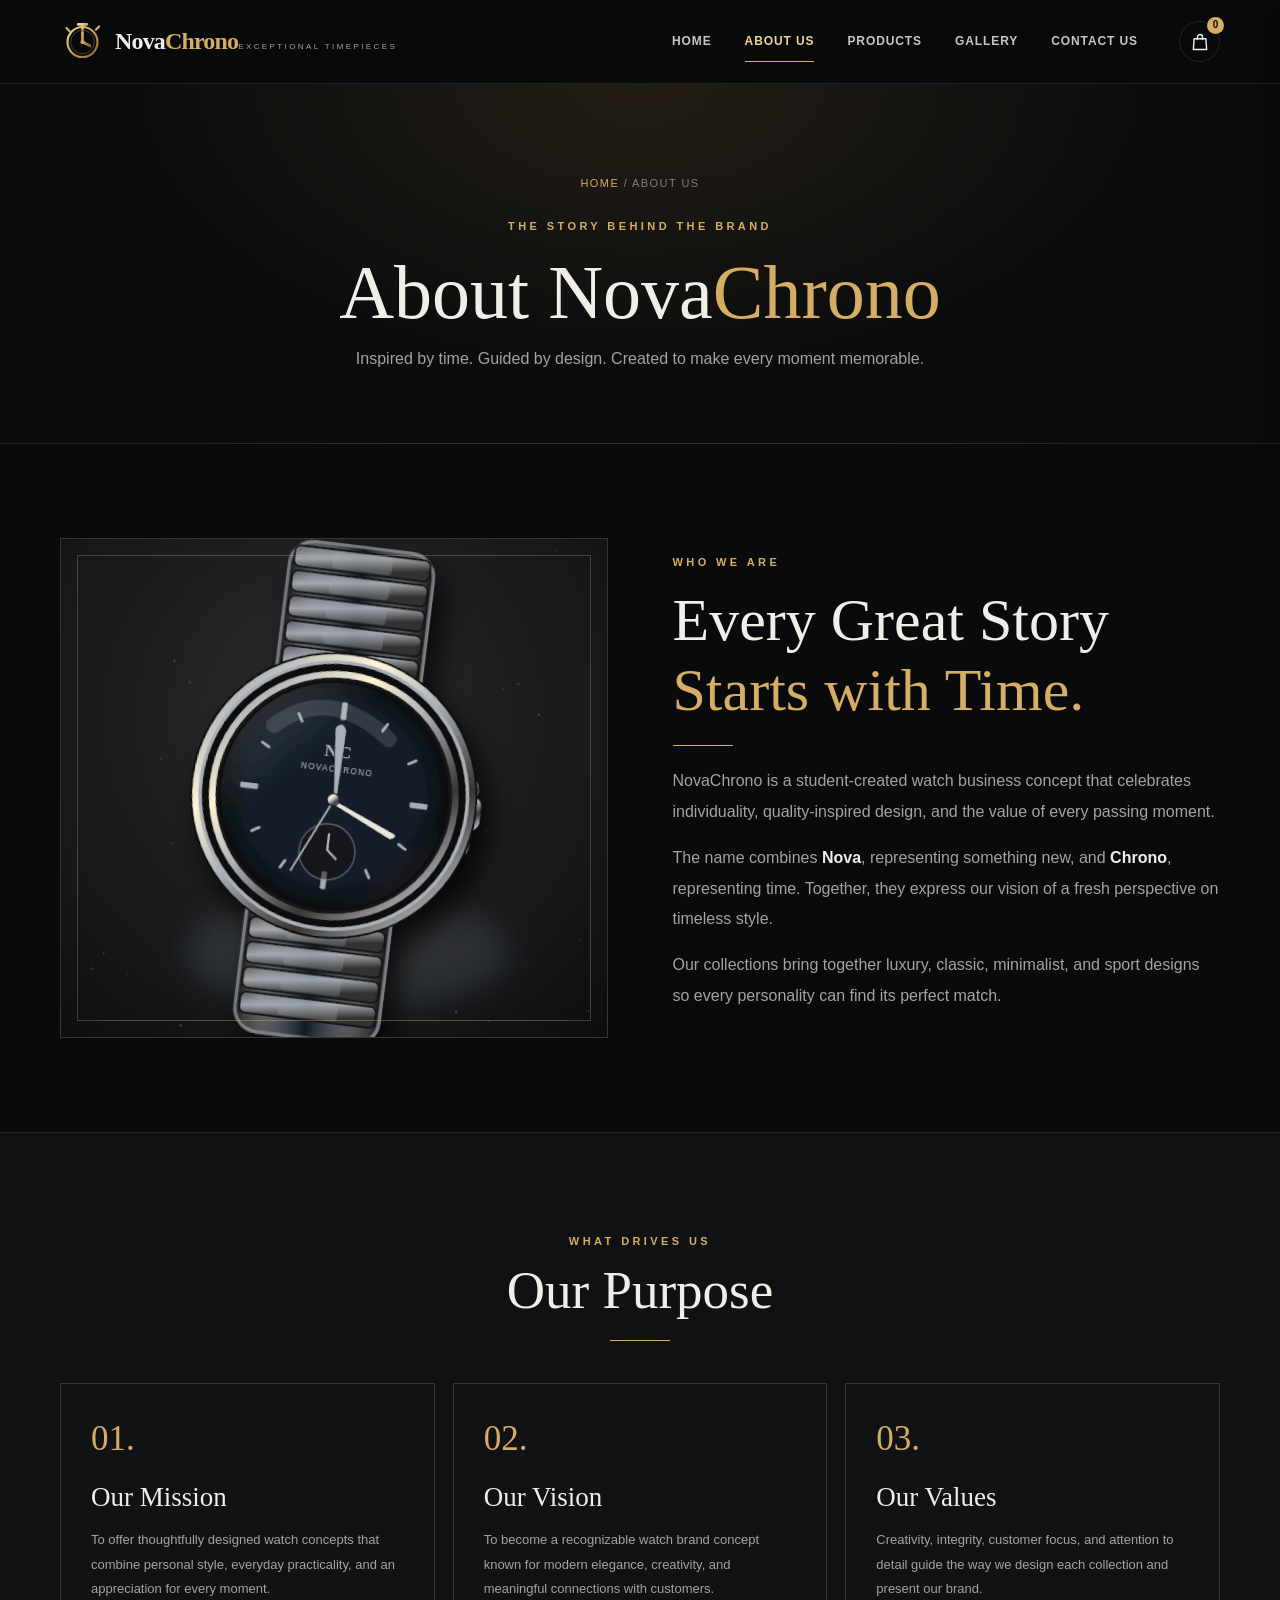
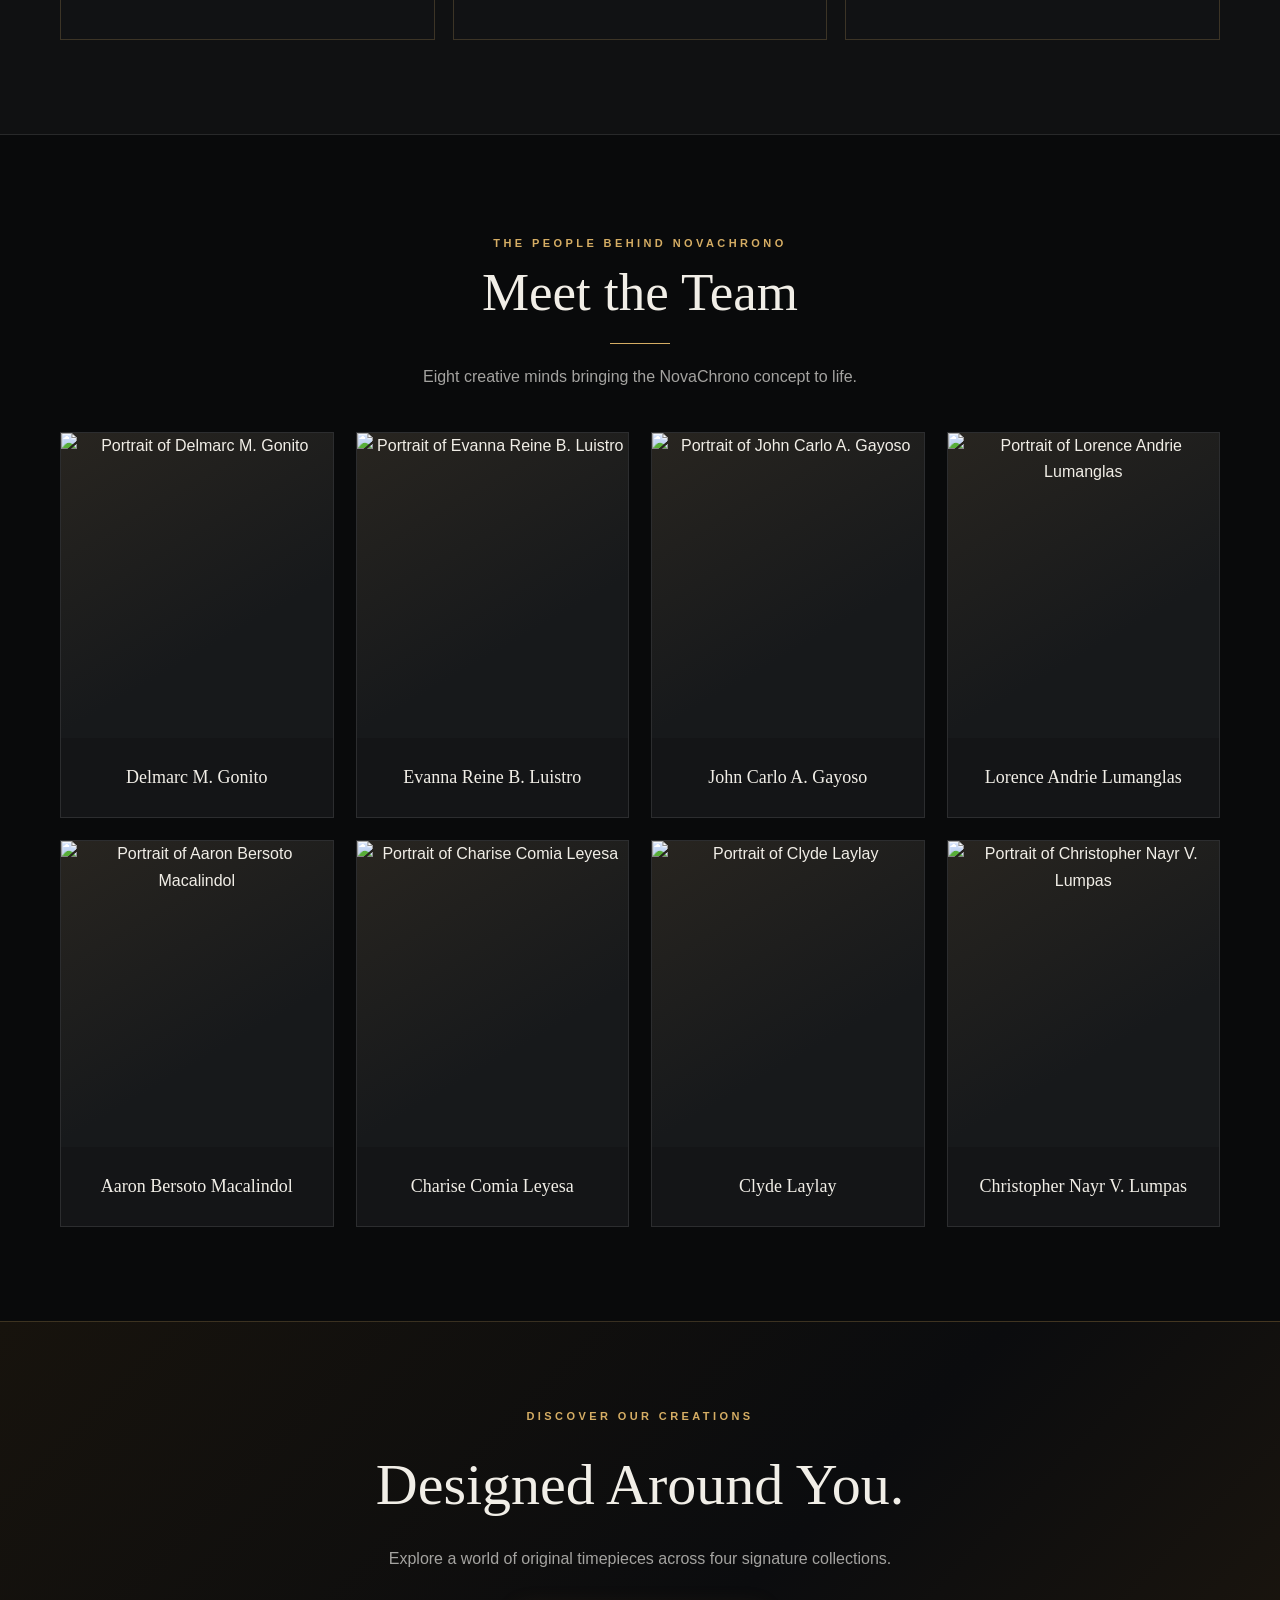
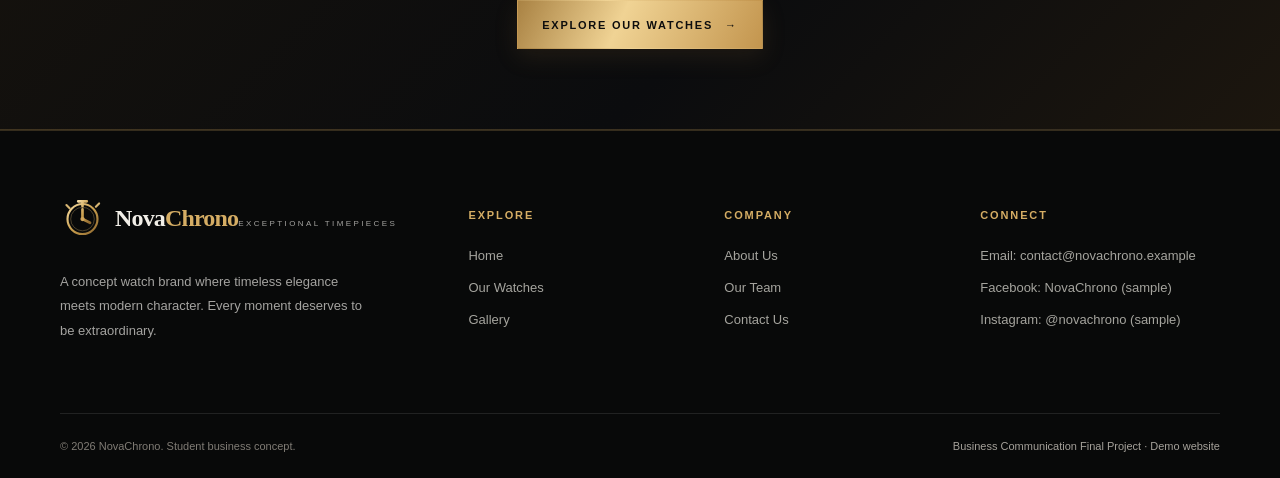
==== commit 99264921: "Replace placeholder team members with actual profiles Updated team section with actual member photos" ====
--- a/about.html
+++ b/about.html
@@ -4,6 +4,17 @@
   <meta charset="UTF-8"><meta name="viewport" content="width=device-width, initial-scale=1"><meta name="theme-color" content="#090a0b">
   <meta name="description" content="Learn about NovaChrono, our mission and vision, and the creative team behind our luxury watch brand concept.">
   <title>About Us | NovaChrono</title><link rel="icon" href="assets/logo.svg" type="image/svg+xml"><link rel="stylesheet" href="css/style.css"><script src="js/app.js" defer></script>
+<style>
+/* Meet the Team: local, optimized photographs provided by the group. */
+.team-photo::before { display: none; }
+.team-photo img { width:100%; height:100%; object-fit:cover; object-position:center 30%; display:block; transition:transform .45s ease; }
+.team-card { transition:transform .3s ease, border-color .3s ease, box-shadow .3s ease; }
+.team-card:hover { transform:translateY(-5px); border-color:rgba(217,177,103,.62); box-shadow:0 14px 40px rgba(0,0,0,.2); }
+.team-card:hover .team-photo img { transform:scale(1.055); }
+.team-card h3 { font-size:clamp(14px,1.45vw,18px); line-height:1.4; min-height:79px; display:grid; place-items:center; }
+@media (max-width:760px) { .team-card h3 { font-size:14px; min-height:86px; padding:12px 6px; } }
+@media (prefers-reduced-motion:reduce) { .team-card, .team-photo img { transition:none; } }
+</style>
 </head>
 <body data-page="about">
 <header id="site-header" class="site-header"></header>
@@ -18,15 +29,15 @@
   </div></section>
   <section class="section container" id="team"><div class="section-heading reveal"><span class="eyebrow">The people behind NovaChrono</span><h2 class="section-title">Meet the Team</h2><div class="divider centered"></div><p class="section-description">Eight creative minds bringing the NovaChrono concept to life.</p></div>
     <div class="team-grid reveal">
-      <article class="team-card"><div class="team-photo" aria-label="Profile photo placeholder for Member 1"><svg viewBox="0 0 24 24" fill="none" stroke="currentColor" stroke-width="1.3"><circle cx="12" cy="7" r="4"/><path d="M3 23v-2a9 9 0 0 1 18 0v2"/></svg></div><h3>Member 1</h3></article>
-      <article class="team-card"><div class="team-photo" aria-label="Profile photo placeholder for Member 2"><svg viewBox="0 0 24 24" fill="none" stroke="currentColor" stroke-width="1.3"><circle cx="12" cy="7" r="4"/><path d="M3 23v-2a9 9 0 0 1 18 0v2"/></svg></div><h3>Member 2</h3></article>
-      <article class="team-card"><div class="team-photo" aria-label="Profile photo placeholder for Member 3"><svg viewBox="0 0 24 24" fill="none" stroke="currentColor" stroke-width="1.3"><circle cx="12" cy="7" r="4"/><path d="M3 23v-2a9 9 0 0 1 18 0v2"/></svg></div><h3>Member 3</h3></article>
-      <article class="team-card"><div class="team-photo" aria-label="Profile photo placeholder for Member 4"><svg viewBox="0 0 24 24" fill="none" stroke="currentColor" stroke-width="1.3"><circle cx="12" cy="7" r="4"/><path d="M3 23v-2a9 9 0 0 1 18 0v2"/></svg></div><h3>Member 4</h3></article>
-      <article class="team-card"><div class="team-photo" aria-label="Profile photo placeholder for Member 5"><svg viewBox="0 0 24 24" fill="none" stroke="currentColor" stroke-width="1.3"><circle cx="12" cy="7" r="4"/><path d="M3 23v-2a9 9 0 0 1 18 0v2"/></svg></div><h3>Member 5</h3></article>
-      <article class="team-card"><div class="team-photo" aria-label="Profile photo placeholder for Member 6"><svg viewBox="0 0 24 24" fill="none" stroke="currentColor" stroke-width="1.3"><circle cx="12" cy="7" r="4"/><path d="M3 23v-2a9 9 0 0 1 18 0v2"/></svg></div><h3>Member 6</h3></article>
-      <article class="team-card"><div class="team-photo" aria-label="Profile photo placeholder for Member 7"><svg viewBox="0 0 24 24" fill="none" stroke="currentColor" stroke-width="1.3"><circle cx="12" cy="7" r="4"/><path d="M3 23v-2a9 9 9 0 0 1 18 0v2"/></svg></div><h3>Member 7</h3></article>
-      <article class="team-card"><div class="team-photo" aria-label="Profile photo placeholder for Member 8"><svg viewBox="0 0 24 24" fill="none" stroke="currentColor" stroke-width="1.3"><circle cx="12" cy="7" r="4"/><path d="M3 23v-2a9 9 0 0 1 18 0v2"/></svg></div><h3>Member 8</h3></article>
-    </div><p class="team-note">Team names and photos are placeholders and can be replaced with your actual group members.</p>
+      <article class="team-card"><div class="team-photo"><img src="assets/team/delmarc-gonito.jpg" alt="Portrait of Delmarc M. Gonito" loading="lazy" decoding="async"></div><h3>Delmarc M. Gonito</h3></article>
+      <article class="team-card"><div class="team-photo"><img src="assets/team/evanna-luistro.jpg" alt="Portrait of Evanna Reine B. Luistro" loading="lazy" decoding="async"></div><h3>Evanna Reine B. Luistro</h3></article>
+      <article class="team-card"><div class="team-photo"><img src="assets/team/john-carlo-gayoso.jpg" alt="Portrait of John Carlo A. Gayoso" loading="lazy" decoding="async"></div><h3>John Carlo A. Gayoso</h3></article>
+      <article class="team-card"><div class="team-photo"><img src="assets/team/lorence-lumanglas.jpg" alt="Portrait of Lorence Andrie Lumanglas" loading="lazy" decoding="async"></div><h3>Lorence Andrie Lumanglas</h3></article>
+      <article class="team-card"><div class="team-photo"><img src="assets/team/aaron-macalindol.jpg" alt="Portrait of Aaron Bersoto Macalindol" loading="lazy" decoding="async"></div><h3>Aaron Bersoto Macalindol</h3></article>
+      <article class="team-card"><div class="team-photo"><img src="assets/team/charise-leyesa.jpg" alt="Portrait of Charise Comia Leyesa" loading="lazy" decoding="async"></div><h3>Charise Comia Leyesa</h3></article>
+      <article class="team-card"><div class="team-photo"><img src="assets/team/clyde-laylay.jpg" alt="Portrait of Clyde Laylay" loading="lazy" decoding="async"></div><h3>Clyde Laylay</h3></article>
+      <article class="team-card"><div class="team-photo"><img src="assets/team/christopher-lumpas.jpg" alt="Portrait of Christopher Nayr V. Lumpas" loading="lazy" decoding="async"></div><h3>Christopher Nayr V. Lumpas</h3></article>
+    </div>
   </section>
   <section class="banner"><div class="container reveal"><span class="eyebrow">Discover our creations</span><h2>Designed Around You.</h2><p>Explore a world of original timepieces across four signature collections.</p><a class="btn btn-primary" href="products.html">Explore Our Watches <span>→</span></a></div></section>
 </main>
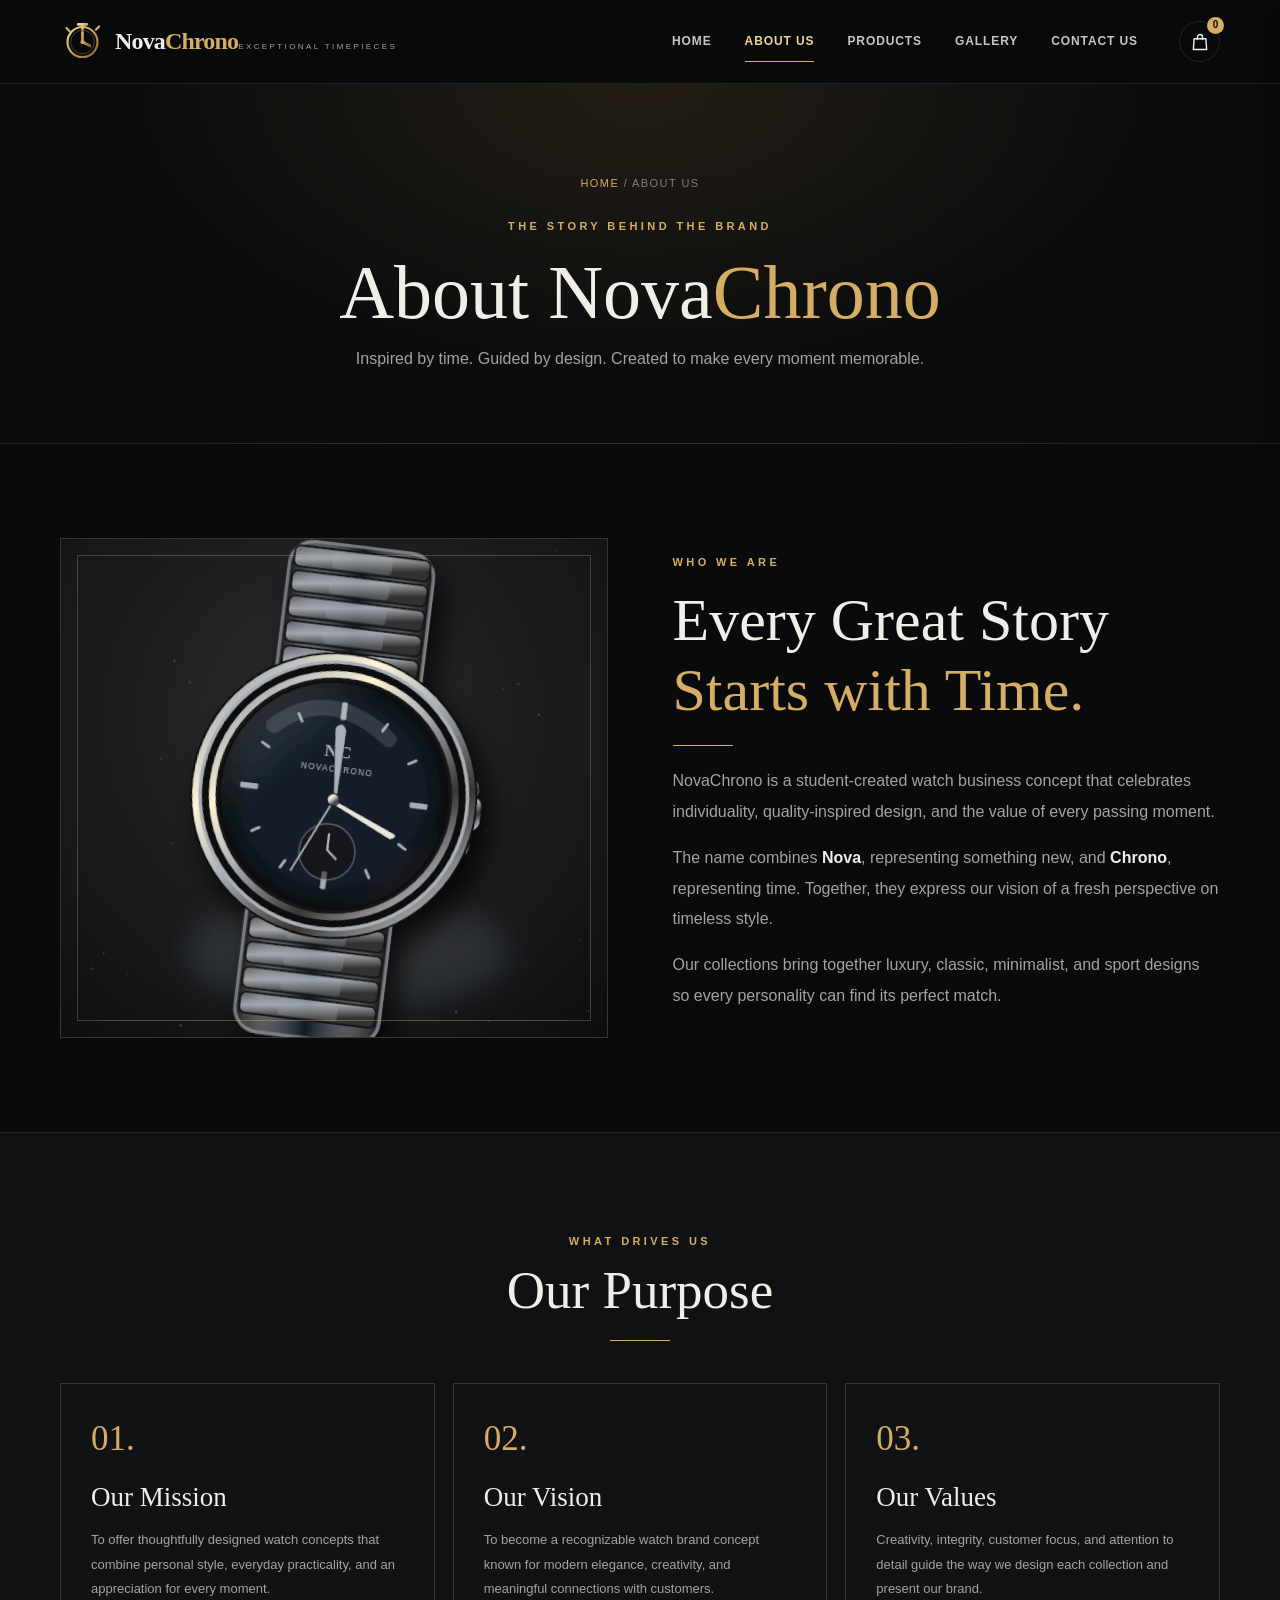
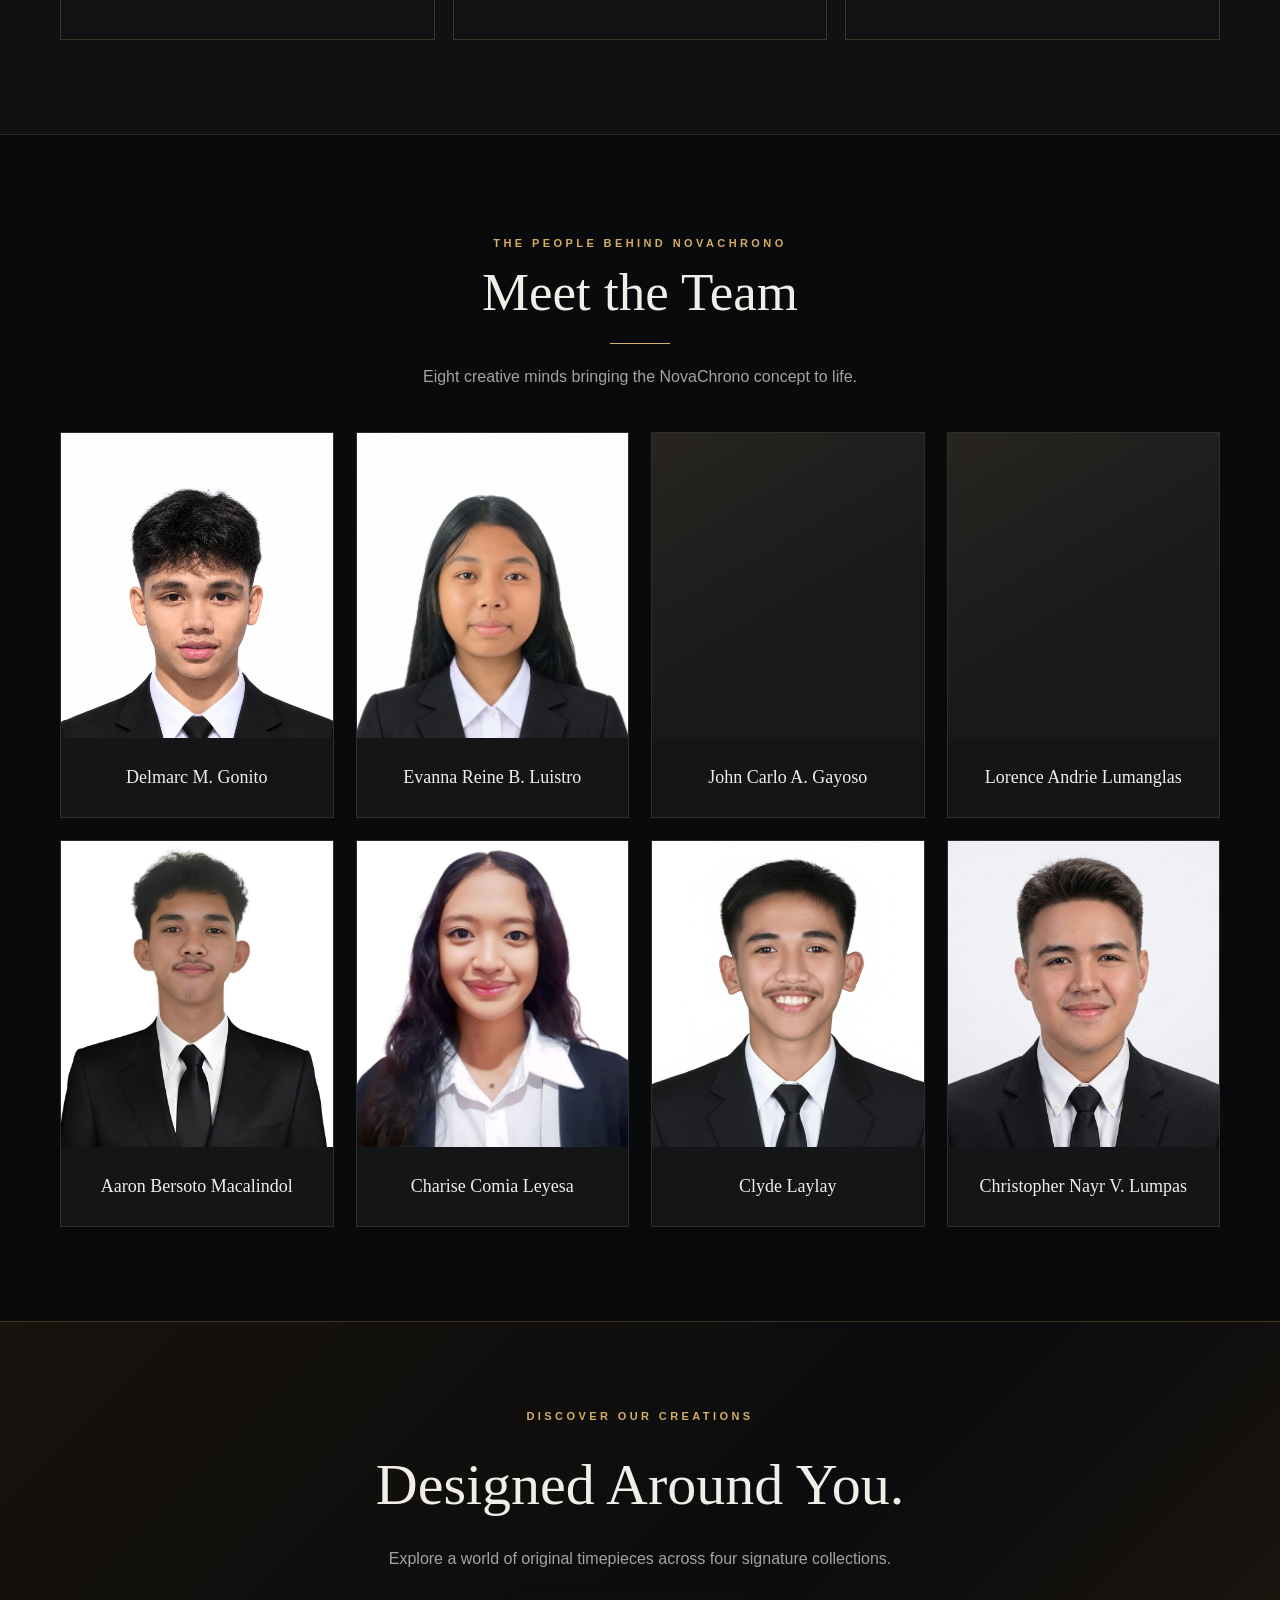
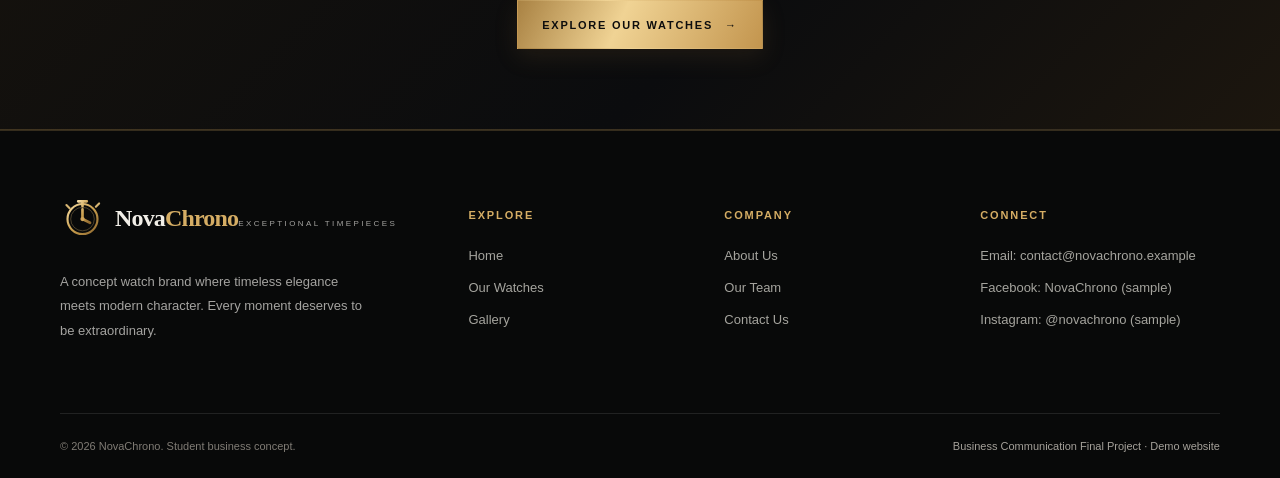
==== commit 858bf3f9: "Update team member images and alt attributes" ====
--- a/about.html
+++ b/about.html
@@ -29,14 +29,14 @@
   </div></section>
   <section class="section container" id="team"><div class="section-heading reveal"><span class="eyebrow">The people behind NovaChrono</span><h2 class="section-title">Meet the Team</h2><div class="divider centered"></div><p class="section-description">Eight creative minds bringing the NovaChrono concept to life.</p></div>
     <div class="team-grid reveal">
-      <article class="team-card"><div class="team-photo"><img src="assets/team/delmarc-gonito.jpg" alt="Portrait of Delmarc M. Gonito" loading="lazy" decoding="async"></div><h3>Delmarc M. Gonito</h3></article>
-      <article class="team-card"><div class="team-photo"><img src="assets/team/evanna-luistro.jpg" alt="Portrait of Evanna Reine B. Luistro" loading="lazy" decoding="async"></div><h3>Evanna Reine B. Luistro</h3></article>
-      <article class="team-card"><div class="team-photo"><img src="assets/team/john-carlo-gayoso.jpg" alt="Portrait of John Carlo A. Gayoso" loading="lazy" decoding="async"></div><h3>John Carlo A. Gayoso</h3></article>
-      <article class="team-card"><div class="team-photo"><img src="assets/team/lorence-lumanglas.jpg" alt="Portrait of Lorence Andrie Lumanglas" loading="lazy" decoding="async"></div><h3>Lorence Andrie Lumanglas</h3></article>
-      <article class="team-card"><div class="team-photo"><img src="assets/team/aaron-macalindol.jpg" alt="Portrait of Aaron Bersoto Macalindol" loading="lazy" decoding="async"></div><h3>Aaron Bersoto Macalindol</h3></article>
-      <article class="team-card"><div class="team-photo"><img src="assets/team/charise-leyesa.jpg" alt="Portrait of Charise Comia Leyesa" loading="lazy" decoding="async"></div><h3>Charise Comia Leyesa</h3></article>
-      <article class="team-card"><div class="team-photo"><img src="assets/team/clyde-laylay.jpg" alt="Portrait of Clyde Laylay" loading="lazy" decoding="async"></div><h3>Clyde Laylay</h3></article>
-      <article class="team-card"><div class="team-photo"><img src="assets/team/christopher-lumpas.jpg" alt="Portrait of Christopher Nayr V. Lumpas" loading="lazy" decoding="async"></div><h3>Christopher Nayr V. Lumpas</h3></article>
+      <article class="team-card"><div class="team-photo"><img src="assets/team/Delmarc%20M.%20Gonito.jpg" alt="Portrait of Delmarc M. Gonito" loading="lazy" decoding="async"></div><h3>Delmarc M. Gonito</h3></article>
+      <article class="team-card"><div class="team-photo"><img src="assets/team/Evanna%20Reine%20B.%20Luistro.jpg" alt="Portrait of Evanna Reine B. Luistro" loading="lazy" decoding="async"></div><h3>Evanna Reine B. Luistro</h3></article>
+      <article class="team-card"><div class="team-photo"><img src="assets/team/John%20Carlo%20A.%20Gayoso.jpg" alt="Portrait of John Carlo A. Gayoso" loading="lazy" decoding="async"></div><h3>John Carlo A. Gayoso</h3></article>
+      <article class="team-card"><div class="team-photo"><img src="assets/team/Lorence%20Andrie%20Lumanglas.jpg" alt="Portrait of Lorence Andrie Lumanglas" loading="lazy" decoding="async"></div><h3>Lorence Andrie Lumanglas</h3></article>
+      <article class="team-card"><div class="team-photo"><img src="assets/team/Aaron%20Bersoto%20Macalindol.jpg" alt="Portrait of Aaron Bersoto Macalindol" loading="lazy" decoding="async"></div><h3>Aaron Bersoto Macalindol</h3></article>
+      <article class="team-card"><div class="team-photo"><img src="assets/team/Charise%20Comia%20Leyesa.jpg" alt="Portrait of Charise Comia Leyesa" loading="lazy" decoding="async"></div><h3>Charise Comia Leyesa</h3></article>
+      <article class="team-card"><div class="team-photo"><img src="assets/team/Clyde%20Laylay.jpg" alt="Portrait of Clyde Laylay" loading="lazy" decoding="async"></div><h3>Clyde Laylay</h3></article>
+      <article class="team-card"><div class="team-photo"><img src="assets/team/Lumpas%2C%20Christopher%20Nayr%2C%20V.png" alt="Portrait of Christopher Nayr V. Lumpas" loading="lazy" decoding="async"></div><h3>Christopher Nayr V. Lumpas</h3></article>
     </div>
   </section>
   <section class="banner"><div class="container reveal"><span class="eyebrow">Discover our creations</span><h2>Designed Around You.</h2><p>Explore a world of original timepieces across four signature collections.</p><a class="btn btn-primary" href="products.html">Explore Our Watches <span>→</span></a></div></section>
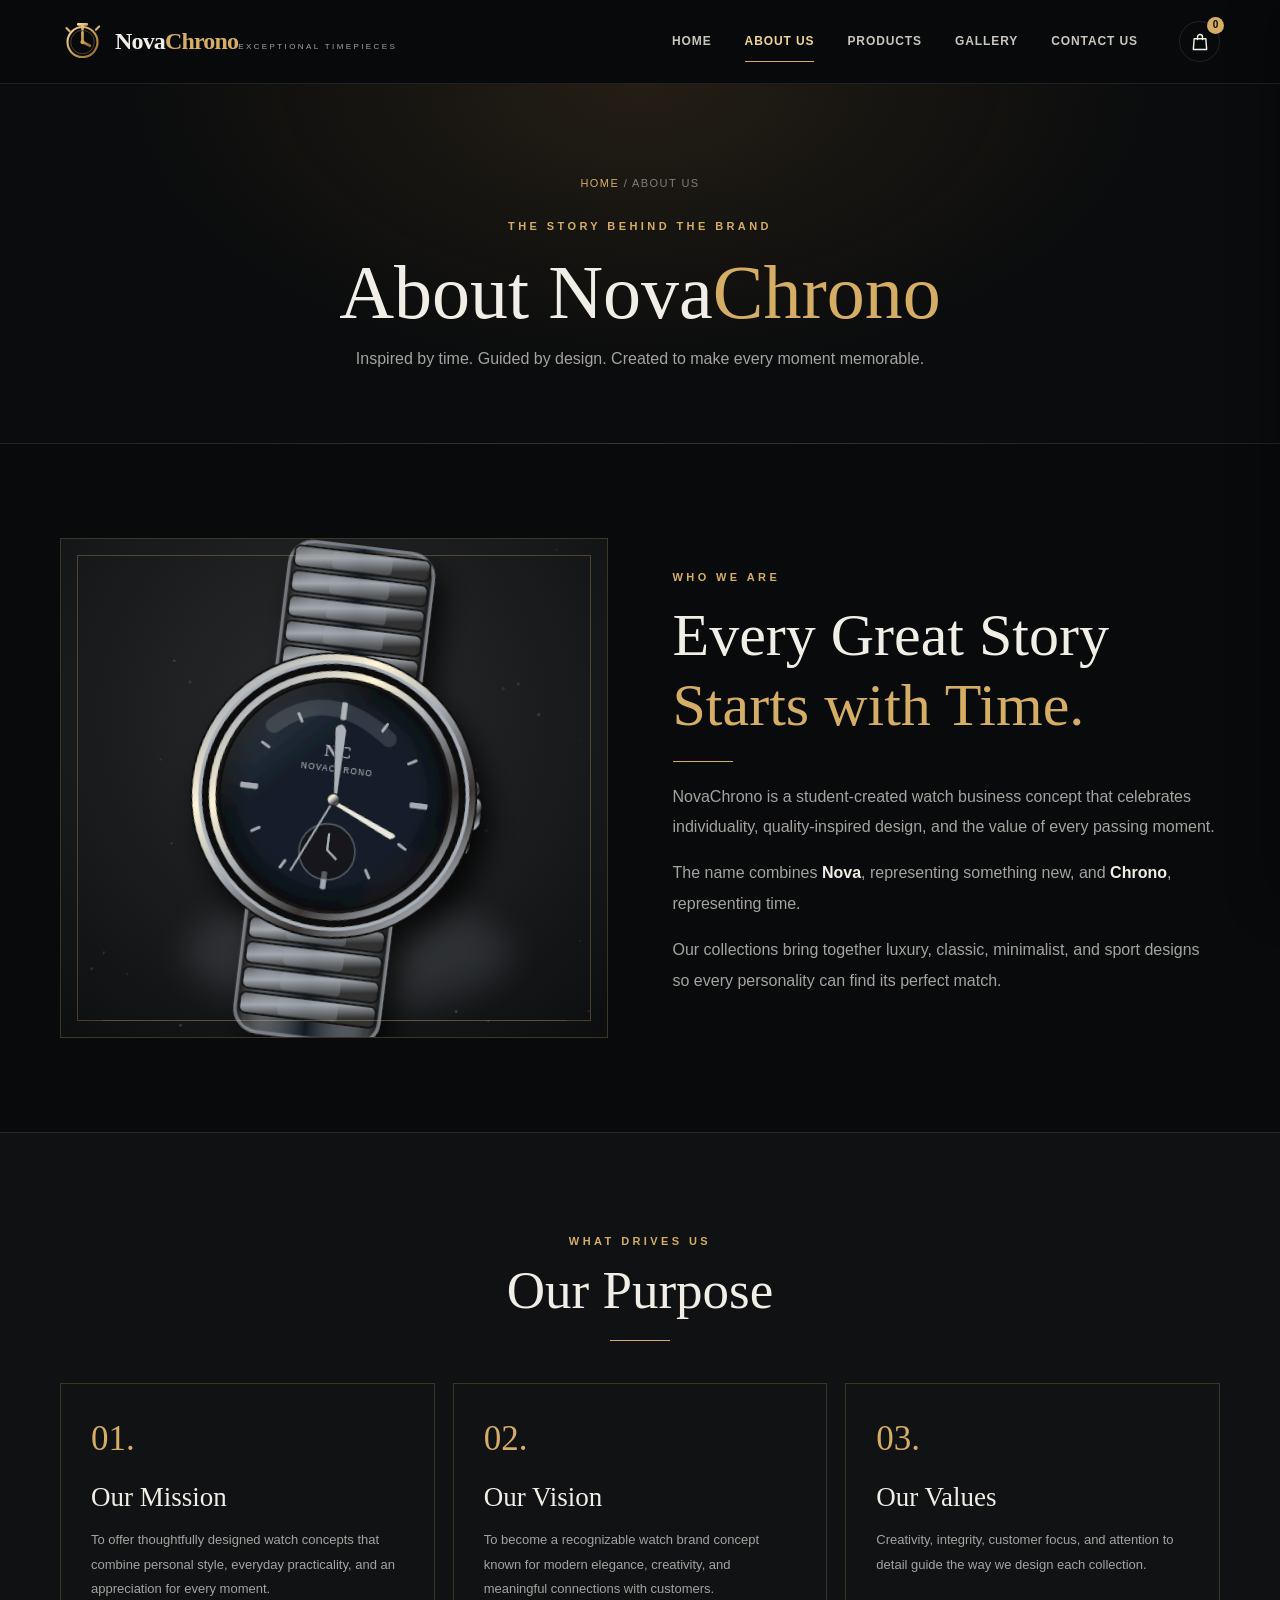
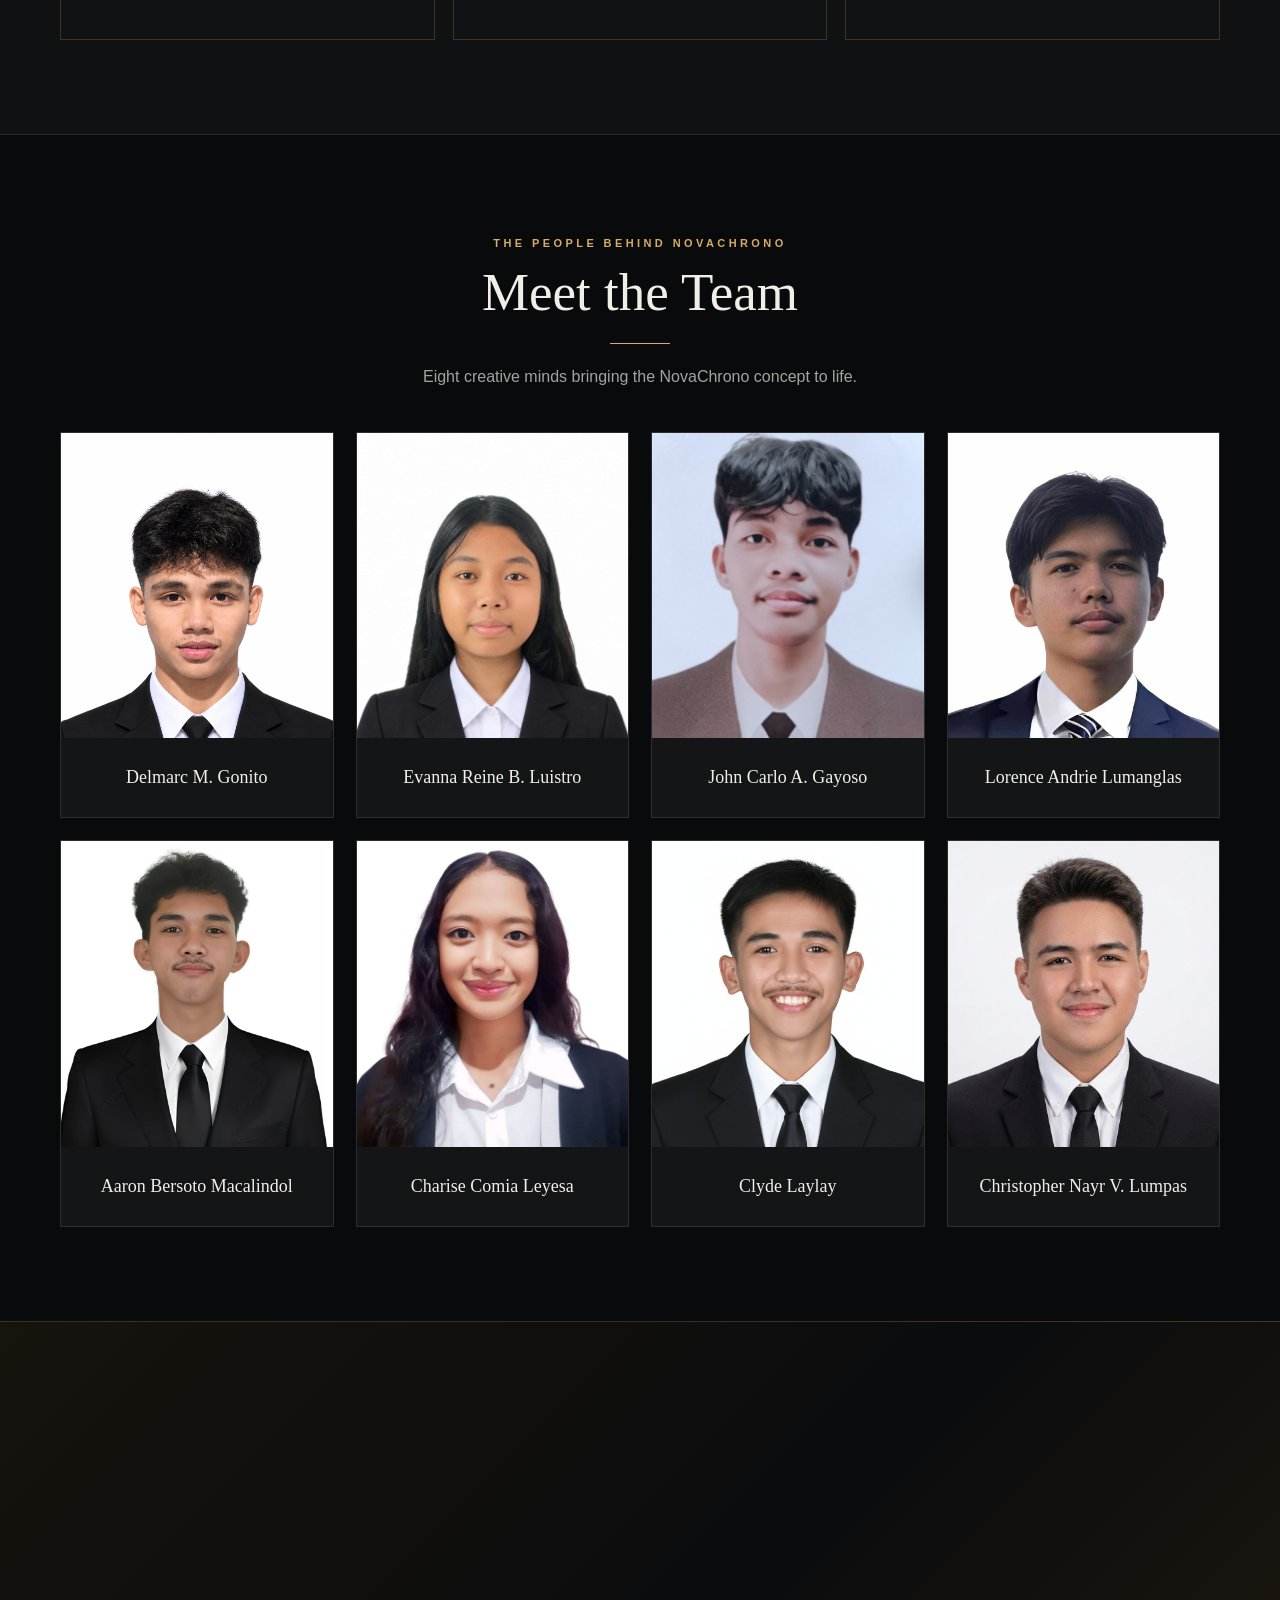
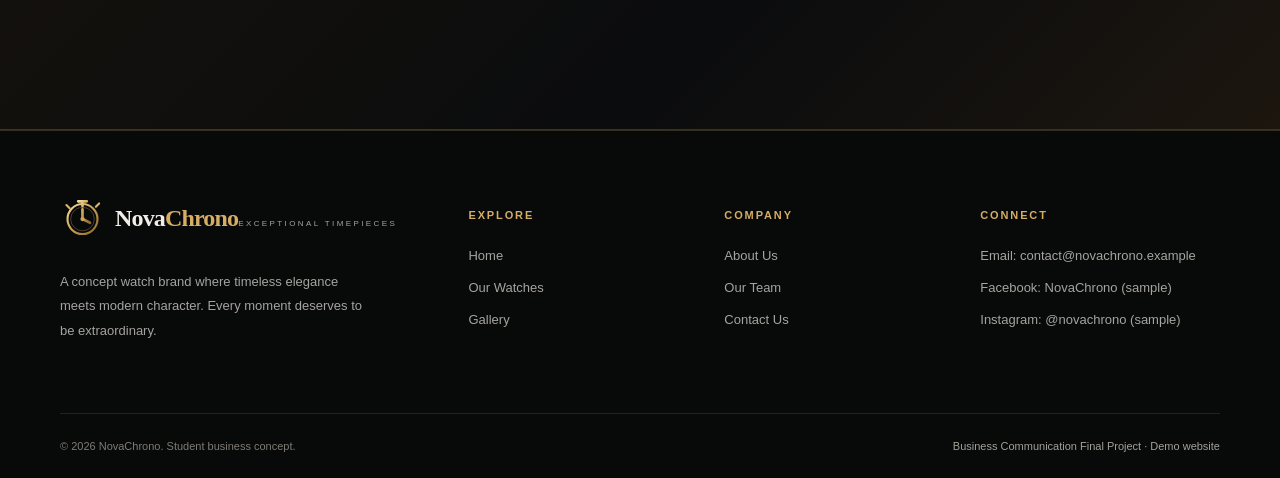
==== commit bc8d25f7: "Revamp about.html with new content and styles Updated the about page with improved content and styli" ====
--- a/about.html
+++ b/about.html
@@ -1,46 +1,349 @@
 <!DOCTYPE html>
 <html lang="en">
+
 <head>
-  <meta charset="UTF-8"><meta name="viewport" content="width=device-width, initial-scale=1"><meta name="theme-color" content="#090a0b">
-  <meta name="description" content="Learn about NovaChrono, our mission and vision, and the creative team behind our luxury watch brand concept.">
-  <title>About Us | NovaChrono</title><link rel="icon" href="assets/logo.svg" type="image/svg+xml"><link rel="stylesheet" href="css/style.css"><script src="js/app.js" defer></script>
-<style>
-/* Meet the Team: local, optimized photographs provided by the group. */
-.team-photo::before { display: none; }
-.team-photo img { width:100%; height:100%; object-fit:cover; object-position:center 30%; display:block; transition:transform .45s ease; }
-.team-card { transition:transform .3s ease, border-color .3s ease, box-shadow .3s ease; }
-.team-card:hover { transform:translateY(-5px); border-color:rgba(217,177,103,.62); box-shadow:0 14px 40px rgba(0,0,0,.2); }
-.team-card:hover .team-photo img { transform:scale(1.055); }
-.team-card h3 { font-size:clamp(14px,1.45vw,18px); line-height:1.4; min-height:79px; display:grid; place-items:center; }
-@media (max-width:760px) { .team-card h3 { font-size:14px; min-height:86px; padding:12px 6px; } }
-@media (prefers-reduced-motion:reduce) { .team-card, .team-photo img { transition:none; } }
-</style>
+    <meta charset="UTF-8">
+    <meta name="viewport" content="width=device-width, initial-scale=1">
+    <meta name="theme-color" content="#090a0b">
+
+    <meta name="description"
+        content="Learn about NovaChrono, our mission, vision, and the team behind our watch brand.">
+
+    <title>About Us | NovaChrono</title>
+
+    <link rel="icon" href="assets/logo.svg" type="image/svg+xml">
+    <link rel="stylesheet" href="css/style.css">
+    <script src="js/app.js" defer></script>
+
+    <style>
+        /* MEET THE TEAM */
+
+        .team-photo::before {
+            display: none;
+        }
+
+        .team-photo img {
+            width: 100%;
+            height: 100%;
+            object-fit: cover;
+            object-position: center 30%;
+            display: block;
+            transition: transform 0.45s ease;
+        }
+
+        .team-card {
+            transition: transform 0.3s ease,
+                border-color 0.3s ease,
+                box-shadow 0.3s ease;
+        }
+
+        .team-card:hover {
+            transform: translateY(-5px);
+            border-color: rgba(217, 177, 103, 0.62);
+            box-shadow: 0 14px 40px rgba(0, 0, 0, 0.2);
+        }
+
+        .team-card:hover .team-photo img {
+            transform: scale(1.055);
+        }
+
+        .team-card h3 {
+            font-size: clamp(14px, 1.45vw, 18px);
+            line-height: 1.4;
+            min-height: 79px;
+            display: grid;
+            place-items: center;
+        }
+
+        @media (max-width: 760px) {
+            .team-card h3 {
+                font-size: 14px;
+                min-height: 86px;
+                padding: 12px 6px;
+            }
+        }
+
+        @media (prefers-reduced-motion: reduce) {
+            .team-card,
+            .team-photo img {
+                transition: none;
+            }
+        }
+    </style>
 </head>
+
 <body data-page="about">
-<header id="site-header" class="site-header"></header>
-<main>
-  <section class="page-hero"><div class="container"><div class="breadcrumb"><a href="index.html">HOME</a> / ABOUT US</div><span class="eyebrow">The story behind the brand</span><h1>About Nova<span class="text-gold">Chrono</span></h1><p>Inspired by time. Guided by design. Created to make every moment memorable.</p></div></section>
-  <section class="section container"><div class="about-feature">
-    <div class="feature-image reveal"><img src="assets/watches/eclipse.svg" alt="NovaChrono Eclipse watch illustration"></div>
-    <div class="feature-copy reveal"><span class="eyebrow">Who we are</span><h2>Every Great Story<br><span class="text-gold">Starts with Time.</span></h2><div class="divider"></div><p>NovaChrono is a student-created watch business concept that celebrates individuality, quality-inspired design, and the value of every passing moment.</p><p>The name combines <strong style="color:var(--ivory)">Nova</strong>, representing something new, and <strong style="color:var(--ivory)">Chrono</strong>, representing time. Together, they express our vision of a fresh perspective on timeless style.</p><p>Our collections bring together luxury, classic, minimalist, and sport designs so every personality can find its perfect match.</p></div>
-  </div></section>
-  <section class="section" style="background:#101112;border-block:1px solid var(--white-line)"><div class="container"><div class="section-heading reveal"><span class="eyebrow">What drives us</span><h2 class="section-title">Our Purpose</h2><div class="divider centered"></div></div>
-    <div class="values-grid reveal"><article class="value-card"><div class="value-icon">01.</div><h3>Our Mission</h3><p>To offer thoughtfully designed watch concepts that combine personal style, everyday practicality, and an appreciation for every moment.</p></article><article class="value-card"><div class="value-icon">02.</div><h3>Our Vision</h3><p>To become a recognizable watch brand concept known for modern elegance, creativity, and meaningful connections with customers.</p></article><article class="value-card"><div class="value-icon">03.</div><h3>Our Values</h3><p>Creativity, integrity, customer focus, and attention to detail guide the way we design each collection and present our brand.</p></article></div>
-  </div></section>
-  <section class="section container" id="team"><div class="section-heading reveal"><span class="eyebrow">The people behind NovaChrono</span><h2 class="section-title">Meet the Team</h2><div class="divider centered"></div><p class="section-description">Eight creative minds bringing the NovaChrono concept to life.</p></div>
-    <div class="team-grid reveal">
-      <article class="team-card"><div class="team-photo"><img src="assets/team/Delmarc%20M.%20Gonito.jpg" alt="Portrait of Delmarc M. Gonito" loading="lazy" decoding="async"></div><h3>Delmarc M. Gonito</h3></article>
-      <article class="team-card"><div class="team-photo"><img src="assets/team/Evanna%20Reine%20B.%20Luistro.jpg" alt="Portrait of Evanna Reine B. Luistro" loading="lazy" decoding="async"></div><h3>Evanna Reine B. Luistro</h3></article>
-      <article class="team-card"><div class="team-photo"><img src="assets/team/John%20Carlo%20A.%20Gayoso.jpg" alt="Portrait of John Carlo A. Gayoso" loading="lazy" decoding="async"></div><h3>John Carlo A. Gayoso</h3></article>
-      <article class="team-card"><div class="team-photo"><img src="assets/team/Lorence%20Andrie%20Lumanglas.jpg" alt="Portrait of Lorence Andrie Lumanglas" loading="lazy" decoding="async"></div><h3>Lorence Andrie Lumanglas</h3></article>
-      <article class="team-card"><div class="team-photo"><img src="assets/team/Aaron%20Bersoto%20Macalindol.jpg" alt="Portrait of Aaron Bersoto Macalindol" loading="lazy" decoding="async"></div><h3>Aaron Bersoto Macalindol</h3></article>
-      <article class="team-card"><div class="team-photo"><img src="assets/team/Charise%20Comia%20Leyesa.jpg" alt="Portrait of Charise Comia Leyesa" loading="lazy" decoding="async"></div><h3>Charise Comia Leyesa</h3></article>
-      <article class="team-card"><div class="team-photo"><img src="assets/team/Clyde%20Laylay.jpg" alt="Portrait of Clyde Laylay" loading="lazy" decoding="async"></div><h3>Clyde Laylay</h3></article>
-      <article class="team-card"><div class="team-photo"><img src="assets/team/Lumpas%2C%20Christopher%20Nayr%2C%20V.png" alt="Portrait of Christopher Nayr V. Lumpas" loading="lazy" decoding="async"></div><h3>Christopher Nayr V. Lumpas</h3></article>
-    </div>
-  </section>
-  <section class="banner"><div class="container reveal"><span class="eyebrow">Discover our creations</span><h2>Designed Around You.</h2><p>Explore a world of original timepieces across four signature collections.</p><a class="btn btn-primary" href="products.html">Explore Our Watches <span>→</span></a></div></section>
-</main>
-<footer id="site-footer" class="site-footer"></footer>
+
+    <!-- HEADER -->
+    <header id="site-header" class="site-header"></header>
+
+    <main>
+
+        <!-- ABOUT US HERO -->
+        <section class="page-hero">
+            <div class="container">
+
+                <div class="breadcrumb">
+                    <a href="index.html">HOME</a> / ABOUT US
+                </div>
+
+                <span class="eyebrow">
+                    The story behind the brand
+                </span>
+
+                <h1>
+                    About Nova<span class="text-gold">Chrono</span>
+                </h1>
+
+                <p>
+                    Inspired by time. Guided by design.
+                    Created to make every moment memorable.
+                </p>
+
+            </div>
+        </section>
+
+        <!-- WHO WE ARE -->
+        <section class="section container">
+            <div class="about-feature">
+
+                <div class="feature-image reveal">
+                    <img
+                        src="assets/watches/eclipse.svg"
+                        alt="NovaChrono Eclipse Watch">
+                </div>
+
+                <div class="feature-copy reveal">
+
+                    <span class="eyebrow">Who we are</span>
+
+                    <h2>
+                        Every Great Story<br>
+                        <span class="text-gold">
+                            Starts with Time.
+                        </span>
+                    </h2>
+
+                    <div class="divider"></div>
+
+                    <p>
+                        NovaChrono is a student-created watch business
+                        concept that celebrates individuality,
+                        quality-inspired design, and the value of
+                        every passing moment.
+                    </p>
+
+                    <p>
+                        The name combines
+                        <strong style="color:var(--ivory)">Nova</strong>,
+                        representing something new, and
+                        <strong style="color:var(--ivory)">Chrono</strong>,
+                        representing time.
+                    </p>
+
+                    <p>
+                        Our collections bring together luxury,
+                        classic, minimalist, and sport designs
+                        so every personality can find its
+                        perfect match.
+                    </p>
+
+                </div>
+            </div>
+        </section>
+
+        <!-- MISSION AND VISION -->
+        <section class="section"
+            style="background:#101112; border-block:1px solid var(--white-line);">
+
+            <div class="container">
+
+                <div class="section-heading reveal">
+                    <span class="eyebrow">What drives us</span>
+                    <h2 class="section-title">Our Purpose</h2>
+                    <div class="divider centered"></div>
+                </div>
+
+                <div class="values-grid reveal">
+
+                    <article class="value-card">
+                        <div class="value-icon">01.</div>
+                        <h3>Our Mission</h3>
+                        <p>
+                            To offer thoughtfully designed watch
+                            concepts that combine personal style,
+                            everyday practicality, and an
+                            appreciation for every moment.
+                        </p>
+                    </article>
+
+                    <article class="value-card">
+                        <div class="value-icon">02.</div>
+                        <h3>Our Vision</h3>
+                        <p>
+                            To become a recognizable watch brand
+                            concept known for modern elegance,
+                            creativity, and meaningful
+                            connections with customers.
+                        </p>
+                    </article>
+
+                    <article class="value-card">
+                        <div class="value-icon">03.</div>
+                        <h3>Our Values</h3>
+                        <p>
+                            Creativity, integrity, customer focus,
+                            and attention to detail guide the way
+                            we design each collection.
+                        </p>
+                    </article>
+
+                </div>
+            </div>
+        </section>
+
+        <!-- MEET THE TEAM -->
+        <section class="section container" id="team">
+
+            <div class="section-heading reveal">
+
+                <span class="eyebrow">
+                    The people behind NovaChrono
+                </span>
+
+                <h2 class="section-title">
+                    Meet the Team
+                </h2>
+
+                <div class="divider centered"></div>
+
+                <p class="section-description">
+                    Eight creative minds bringing the
+                    NovaChrono concept to life.
+                </p>
+
+            </div>
+
+            <div class="team-grid reveal">
+
+                <!-- MEMBER 1 -->
+                <article class="team-card">
+                    <div class="team-photo">
+                        <img
+                            src="assets/team/Delmarc%20M.%20Gonito.jpg"
+                            alt="Delmarc M. Gonito"
+                            loading="lazy">
+                    </div>
+                    <h3>Delmarc M. Gonito</h3>
+                </article>
+
+                <!-- MEMBER 2 -->
+                <article class="team-card">
+                    <div class="team-photo">
+                        <img
+                            src="assets/team/Evanna%20Reine%20B.%20Luistro.jpg"
+                            alt="Evanna Reine B. Luistro"
+                            loading="lazy">
+                    </div>
+                    <h3>Evanna Reine B. Luistro</h3>
+                </article>
+
+                <!-- MEMBER 3 -->
+                <article class="team-card">
+                    <div class="team-photo">
+                        <img
+                            src="assets/team/John%20Carlo%20A.%20Gayoso.jpg"
+                            alt="John Carlo A. Gayoso"
+                            loading="lazy">
+                    </div>
+                    <h3>John Carlo A. Gayoso</h3>
+                </article>
+
+                <!-- MEMBER 4 -->
+                <article class="team-card">
+                    <div class="team-photo">
+                        <img
+                            src="assets/team/Lorence%20Andrie%20Lumanglas.jpg"
+                            alt="Lorence Andrie Lumanglas"
+                            loading="lazy">
+                    </div>
+                    <h3>Lorence Andrie Lumanglas</h3>
+                </article>
+
+                <!-- MEMBER 5 -->
+                <article class="team-card">
+                    <div class="team-photo">
+                        <img
+                            src="assets/team/Aaron%20Bersoto%20Macalindol.jpg"
+                            alt="Aaron Bersoto Macalindol"
+                            loading="lazy">
+                    </div>
+                    <h3>Aaron Bersoto Macalindol</h3>
+                </article>
+
+                <!-- MEMBER 6 -->
+                <article class="team-card">
+                    <div class="team-photo">
+                        <img
+                            src="assets/team/Charise%20Comia%20Leyesa.jpg"
+                            alt="Charise Comia Leyesa"
+                            loading="lazy">
+                    </div>
+                    <h3>Charise Comia Leyesa</h3>
+                </article>
+
+                <!-- MEMBER 7 -->
+                <article class="team-card">
+                    <div class="team-photo">
+                        <img
+                            src="assets/team/Clyde%20Laylay.jpg"
+                            alt="Clyde Laylay"
+                            loading="lazy">
+                    </div>
+                    <h3>Clyde Laylay</h3>
+                </article>
+
+                <!-- MEMBER 8 -->
+                <article class="team-card">
+                    <div class="team-photo">
+                        <img
+                            src="assets/team/Lumpas%2C%20Christopher%20Nayr%2C%20V.png"
+                            alt="Christopher Nayr V. Lumpas"
+                            loading="lazy">
+                    </div>
+                    <h3>Christopher Nayr V. Lumpas</h3>
+                </article>
+
+            </div>
+        </section>
+
+        <!-- BOTTOM BANNER -->
+        <section class="banner">
+            <div class="container reveal">
+
+                <span class="eyebrow">
+                    Discover our creations
+                </span>
+
+                <h2>Designed Around You.</h2>
+
+                <p>
+                    Explore a world of original timepieces
+                    across four signature collections.
+                </p>
+
+                <a class="btn btn-primary" href="products.html">
+                    Explore Our Watches
+                    <span>→</span>
+                </a>
+
+            </div>
+        </section>
+
+    </main>
+
+    <!-- FOOTER -->
+    <footer id="site-footer" class="site-footer"></footer>
+
 </body>
 </html>
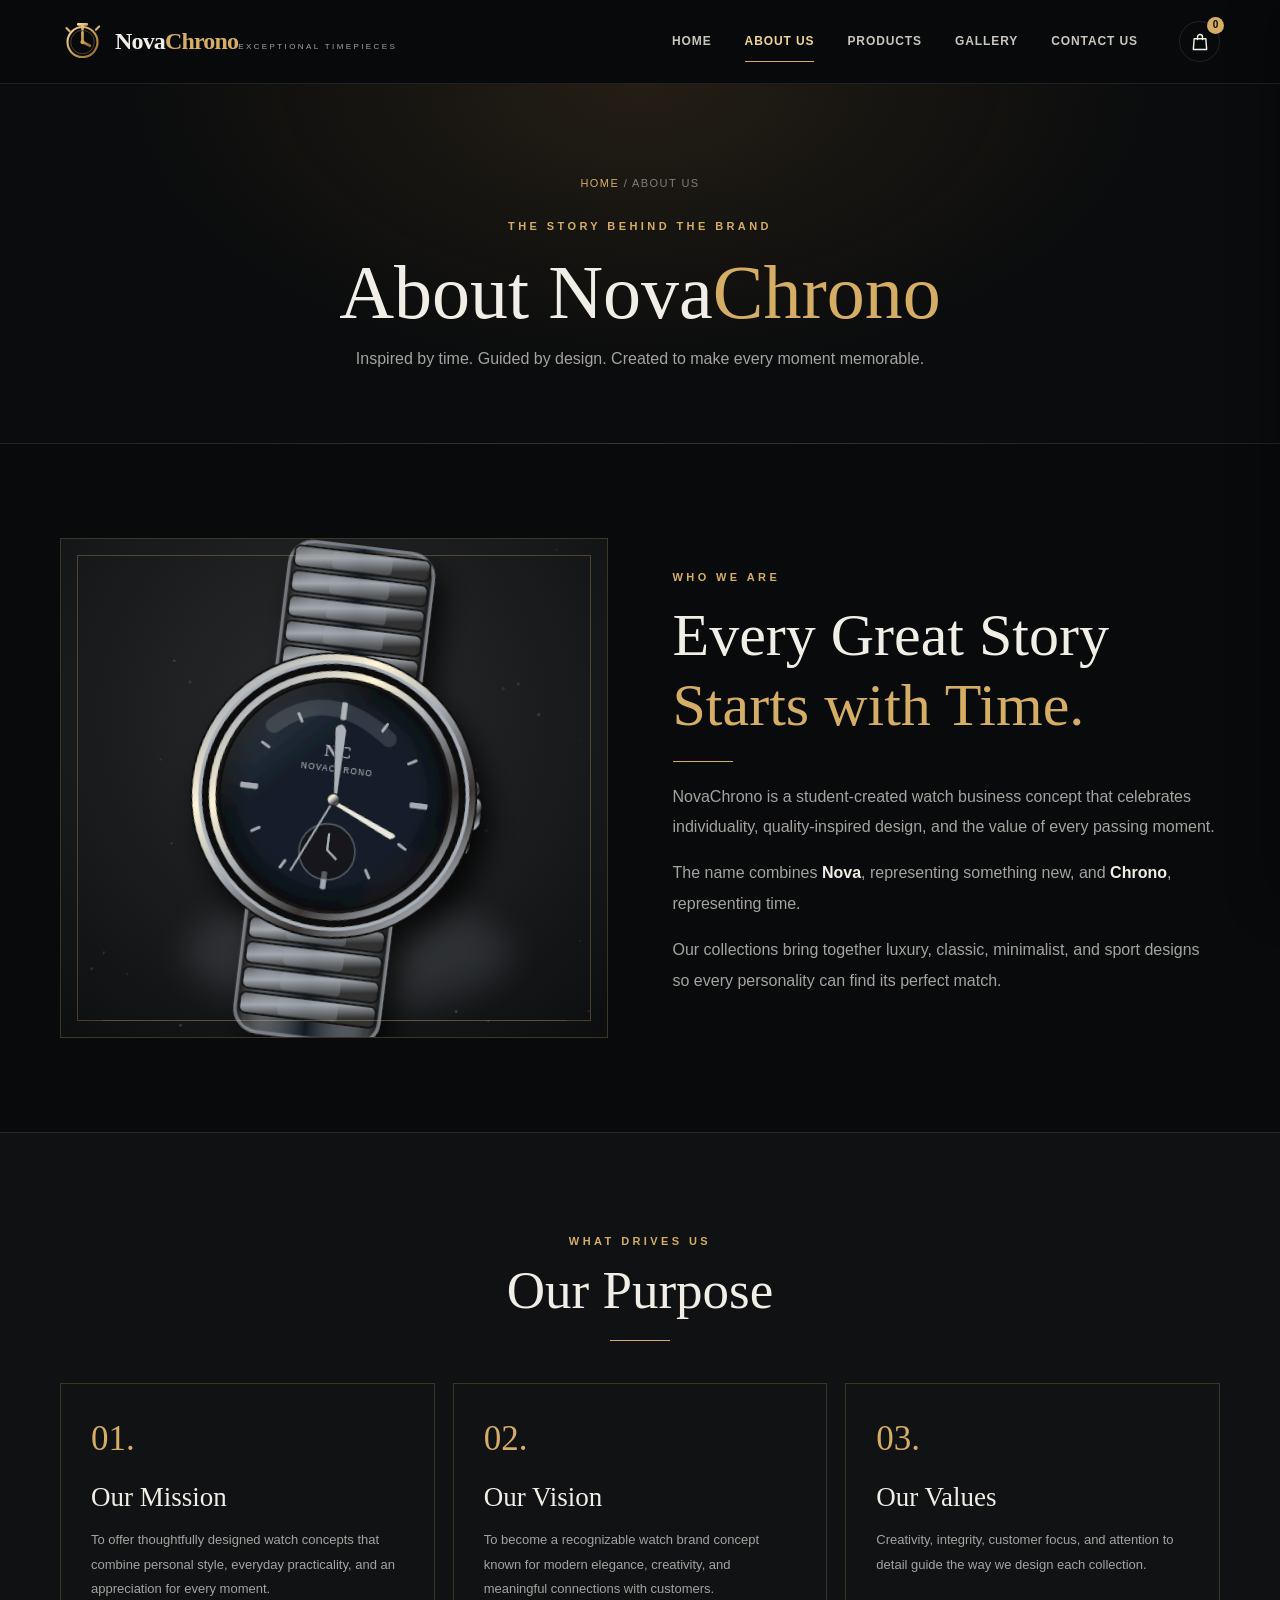
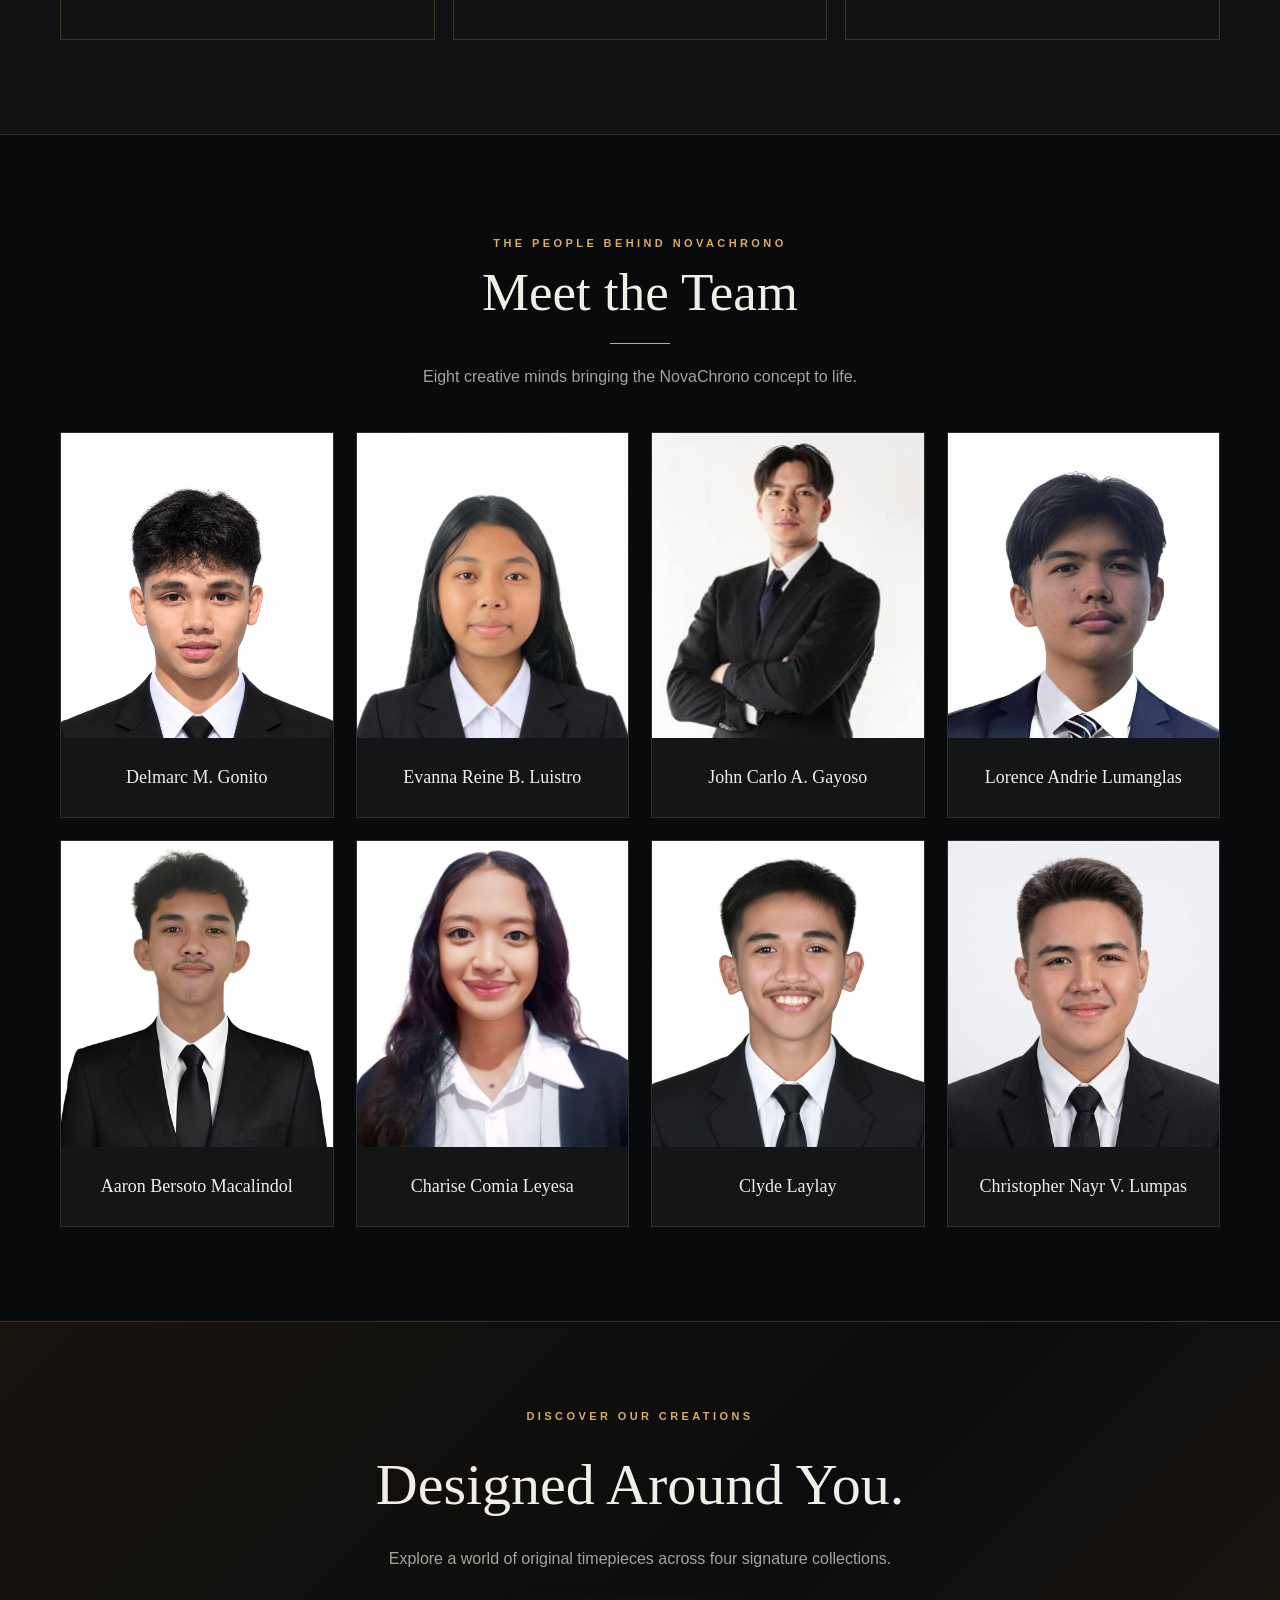
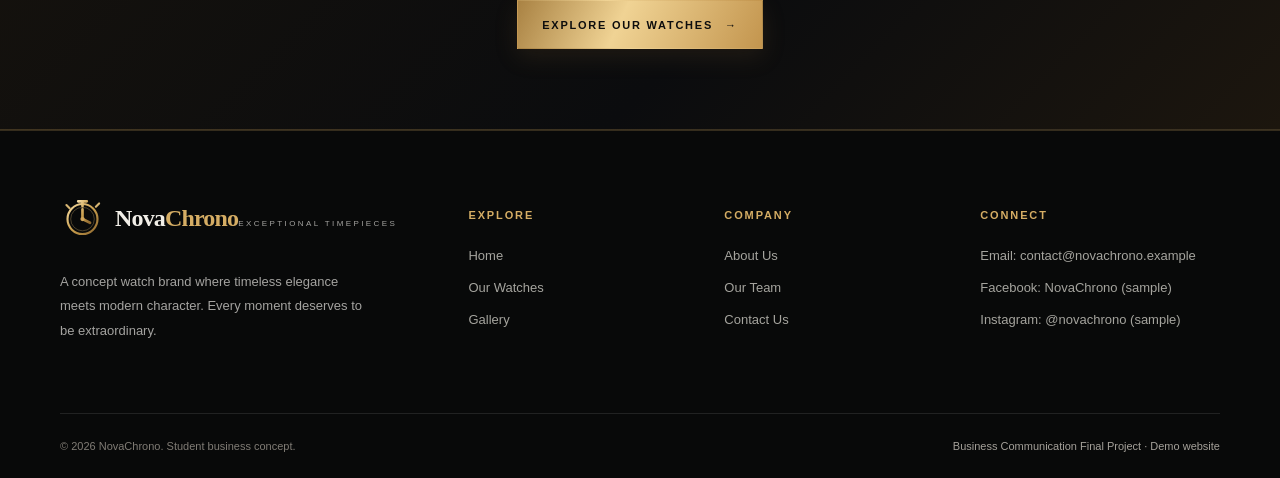
==== commit da4969ff: "Change image source for team member Updated the image source for John Carlo A. Gayoso." ====
--- a/about.html
+++ b/about.html
@@ -252,7 +252,7 @@
                 <article class="team-card">
                     <div class="team-photo">
                         <img
-                            src="assets/team/John%20Carlo%20A.%20Gayoso.jpg"
+                            src="assets/team/john-prank.jpg?v=2"
                             alt="John Carlo A. Gayoso"
                             loading="lazy">
                     </div>
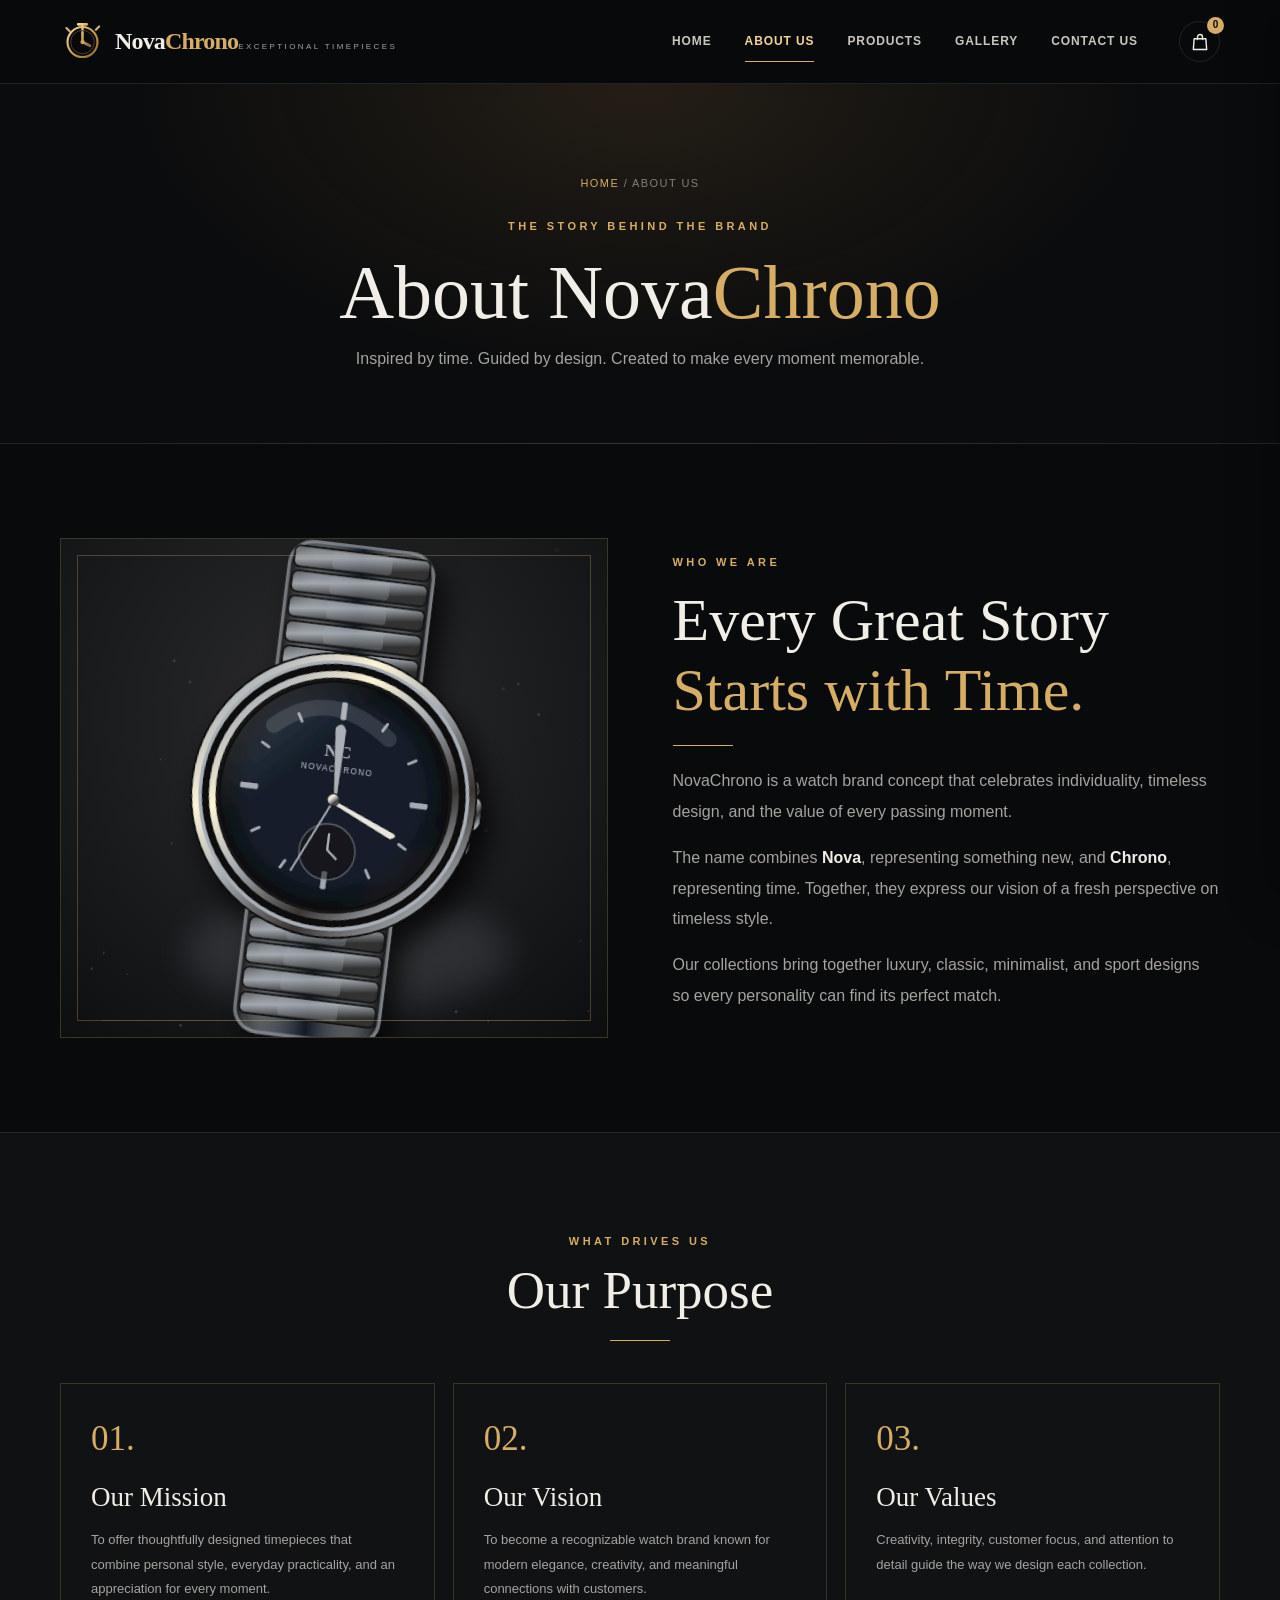
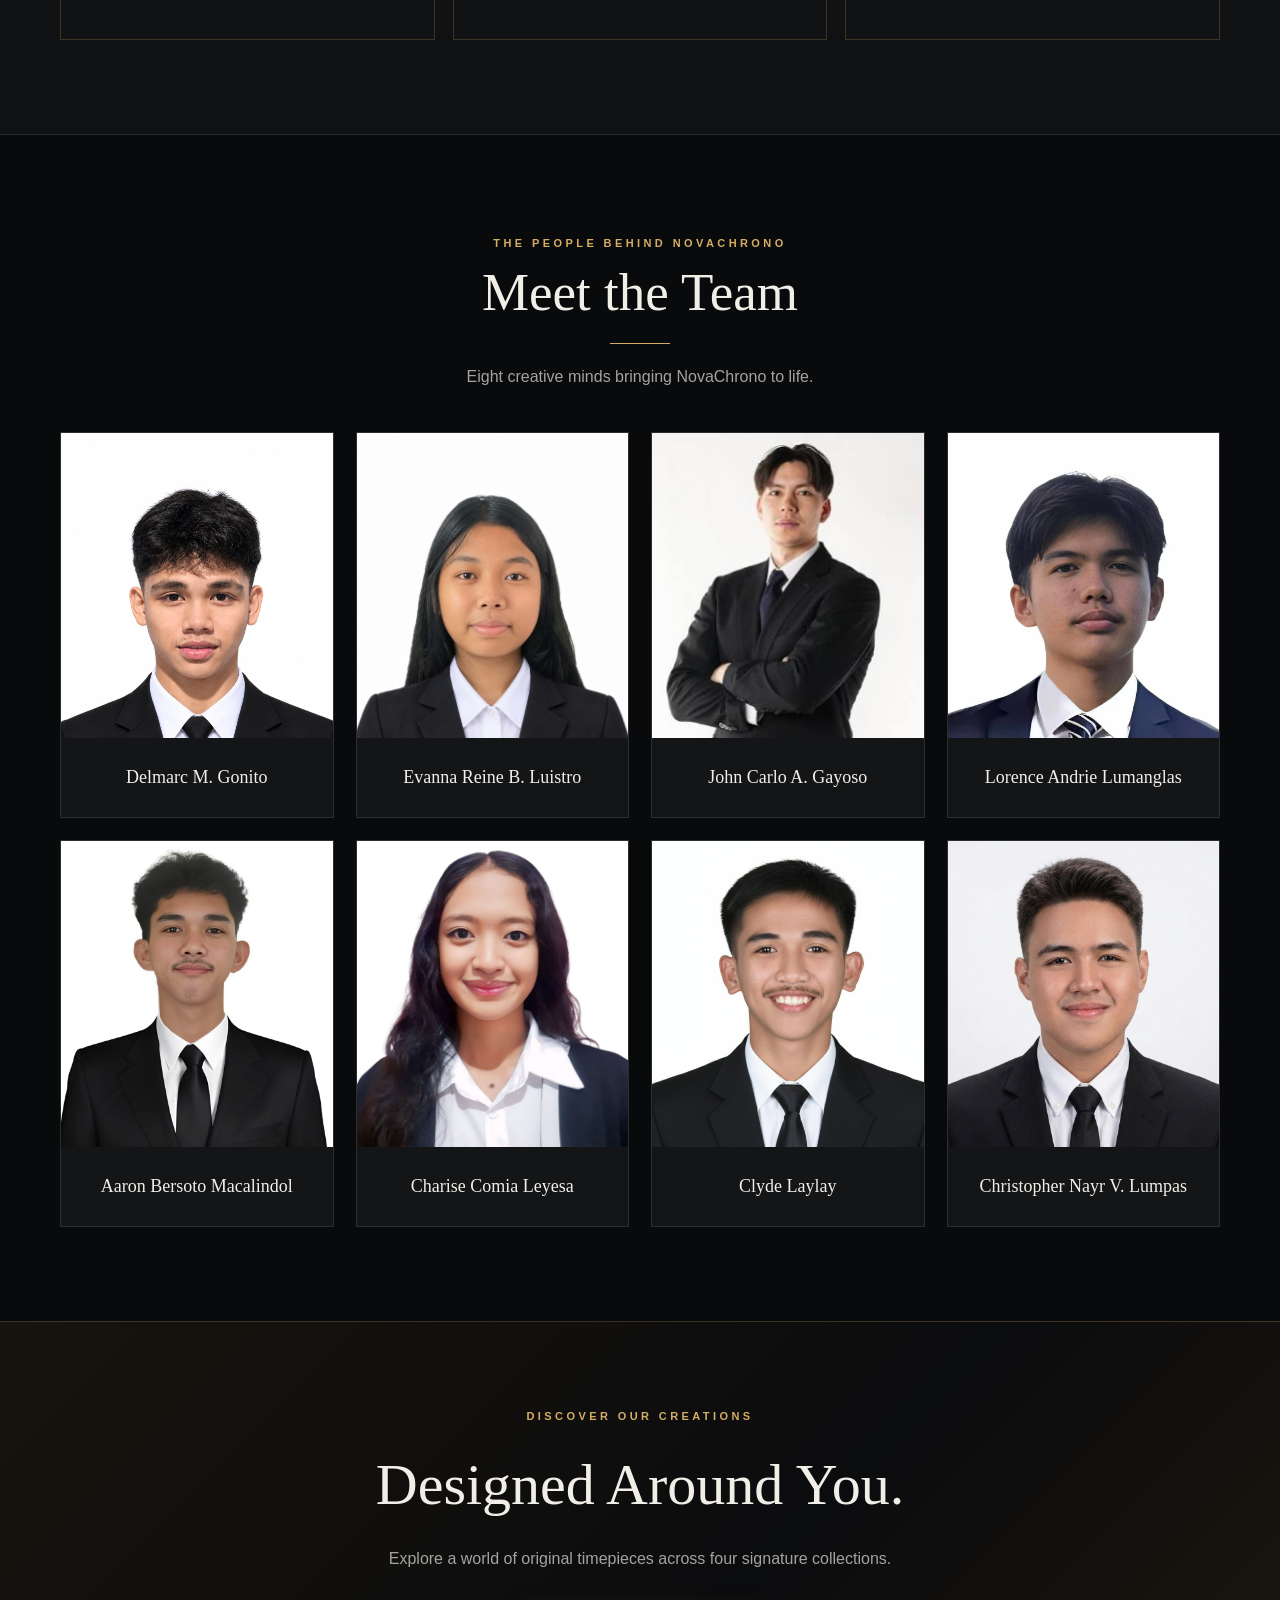
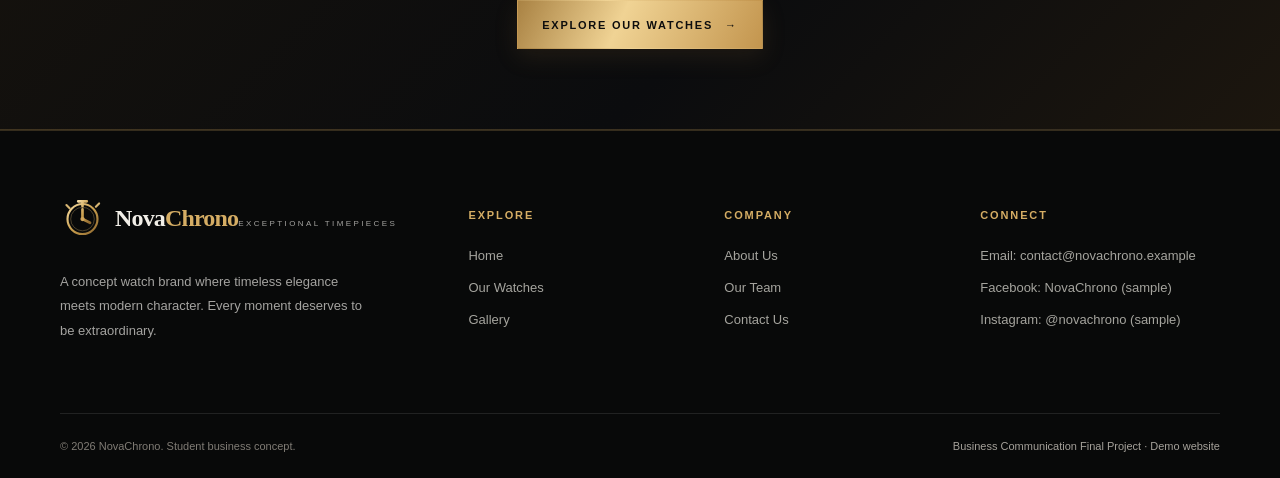
==== commit bd25ed0b: "Refine meta description and improve text clarity Updated the description meta tag and improved text " ====
--- a/about.html
+++ b/about.html
@@ -1,13 +1,10 @@
 <!DOCTYPE html>
 <html lang="en">
-
 <head>
     <meta charset="UTF-8">
     <meta name="viewport" content="width=device-width, initial-scale=1">
     <meta name="theme-color" content="#090a0b">
-
-    <meta name="description"
-        content="Learn about NovaChrono, our mission, vision, and the team behind our watch brand.">
+    <meta name="description" content="Learn about NovaChrono, our mission, vision, and the team behind our luxury watch brand.">
 
     <title>About Us | NovaChrono</title>
 
@@ -16,8 +13,6 @@
     <script src="js/app.js" defer></script>
 
     <style>
-        /* MEET THE TEAM */
-
         .team-photo::before {
             display: none;
         }
@@ -74,7 +69,6 @@
 
 <body data-page="about">
 
-    <!-- HEADER -->
     <header id="site-header" class="site-header"></header>
 
     <main>
@@ -105,12 +99,12 @@
 
         <!-- WHO WE ARE -->
         <section class="section container">
+
             <div class="about-feature">
 
                 <div class="feature-image reveal">
-                    <img
-                        src="assets/watches/eclipse.svg"
-                        alt="NovaChrono Eclipse Watch">
+                    <img src="assets/watches/eclipse.svg"
+                         alt="NovaChrono Eclipse Watch">
                 </div>
 
                 <div class="feature-copy reveal">
@@ -127,10 +121,9 @@
                     <div class="divider"></div>
 
                     <p>
-                        NovaChrono is a student-created watch business
-                        concept that celebrates individuality,
-                        quality-inspired design, and the value of
-                        every passing moment.
+                        NovaChrono is a watch brand concept that
+                        celebrates individuality, timeless design,
+                        and the value of every passing moment.
                     </p>
 
                     <p>
@@ -139,6 +132,8 @@
                         representing something new, and
                         <strong style="color:var(--ivory)">Chrono</strong>,
                         representing time.
+                        Together, they express our vision of a fresh
+                        perspective on timeless style.
                     </p>
 
                     <p>
@@ -150,56 +145,73 @@
 
                 </div>
             </div>
+
         </section>
 
         <!-- MISSION AND VISION -->
         <section class="section"
-            style="background:#101112; border-block:1px solid var(--white-line);">
+                 style="background:#101112; border-block:1px solid var(--white-line);">
 
             <div class="container">
 
                 <div class="section-heading reveal">
+
                     <span class="eyebrow">What drives us</span>
+
                     <h2 class="section-title">Our Purpose</h2>
+
                     <div class="divider centered"></div>
+
                 </div>
 
                 <div class="values-grid reveal">
 
                     <article class="value-card">
+
                         <div class="value-icon">01.</div>
+
                         <h3>Our Mission</h3>
+
                         <p>
-                            To offer thoughtfully designed watch
-                            concepts that combine personal style,
+                            To offer thoughtfully designed timepieces
+                            that combine personal style,
                             everyday practicality, and an
                             appreciation for every moment.
                         </p>
+
                     </article>
 
                     <article class="value-card">
+
                         <div class="value-icon">02.</div>
+
                         <h3>Our Vision</h3>
+
                         <p>
                             To become a recognizable watch brand
-                            concept known for modern elegance,
-                            creativity, and meaningful
-                            connections with customers.
+                            known for modern elegance, creativity,
+                            and meaningful connections with customers.
                         </p>
+
                     </article>
 
                     <article class="value-card">
+
                         <div class="value-icon">03.</div>
+
                         <h3>Our Values</h3>
+
                         <p>
                             Creativity, integrity, customer focus,
                             and attention to detail guide the way
                             we design each collection.
                         </p>
+
                     </article>
 
                 </div>
             </div>
+
         </section>
 
         <!-- MEET THE TEAM -->
@@ -211,15 +223,12 @@
                     The people behind NovaChrono
                 </span>
 
-                <h2 class="section-title">
-                    Meet the Team
-                </h2>
+                <h2 class="section-title">Meet the Team</h2>
 
                 <div class="divider centered"></div>
 
                 <p class="section-description">
-                    Eight creative minds bringing the
-                    NovaChrono concept to life.
+                    Eight creative minds bringing NovaChrono to life.
                 </p>
 
             </div>
@@ -252,7 +261,7 @@
                 <article class="team-card">
                     <div class="team-photo">
                         <img
-                            src="assets/team/john-prank.jpg?v=2"
+                            src="assets/team/John%20Carlo%20A.%20Gayoso.jpg"
                             alt="John Carlo A. Gayoso"
                             loading="lazy">
                     </div>
@@ -315,10 +324,12 @@
                 </article>
 
             </div>
+
         </section>
 
         <!-- BOTTOM BANNER -->
         <section class="banner">
+
             <div class="container reveal">
 
                 <span class="eyebrow">
@@ -333,16 +344,15 @@
                 </p>
 
                 <a class="btn btn-primary" href="products.html">
-                    Explore Our Watches
-                    <span>→</span>
+                    Explore Our Watches <span>→</span>
                 </a>
 
             </div>
+
         </section>
 
     </main>
 
-    <!-- FOOTER -->
     <footer id="site-footer" class="site-footer"></footer>
 
 </body>
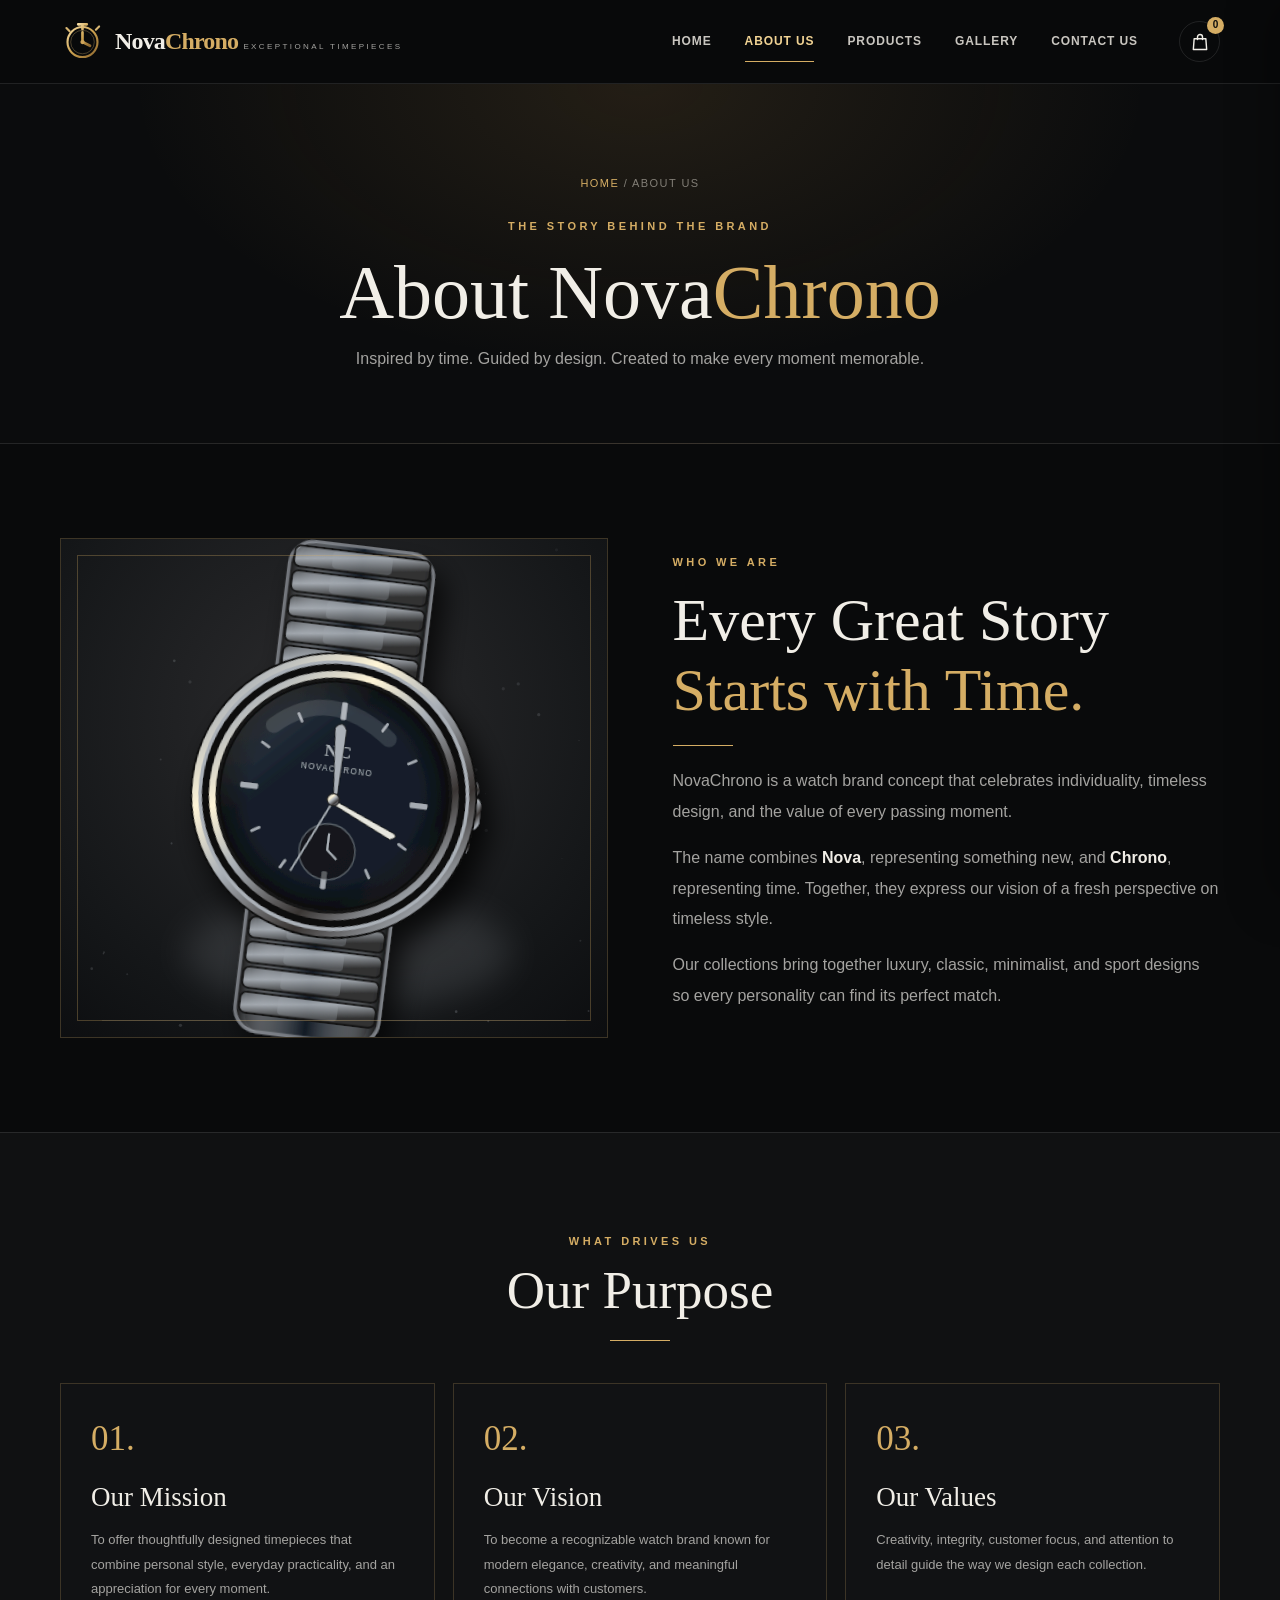
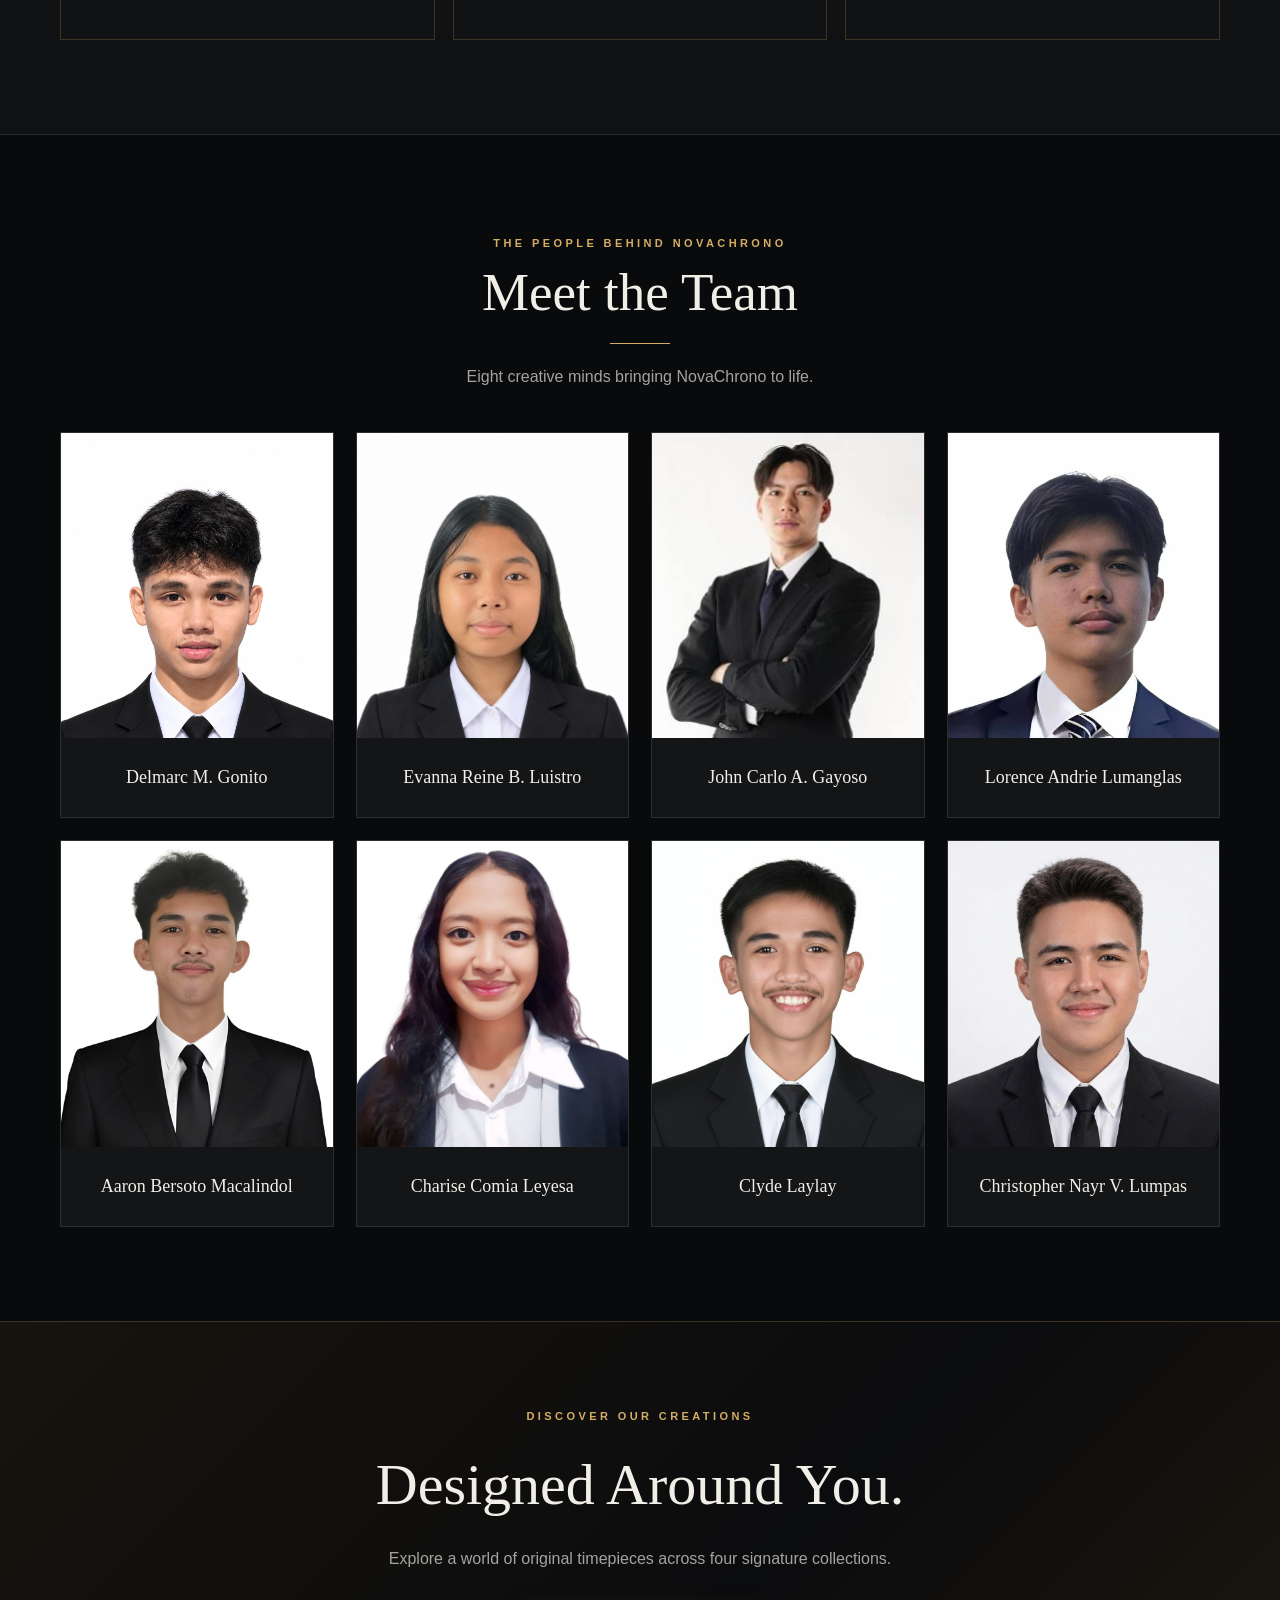
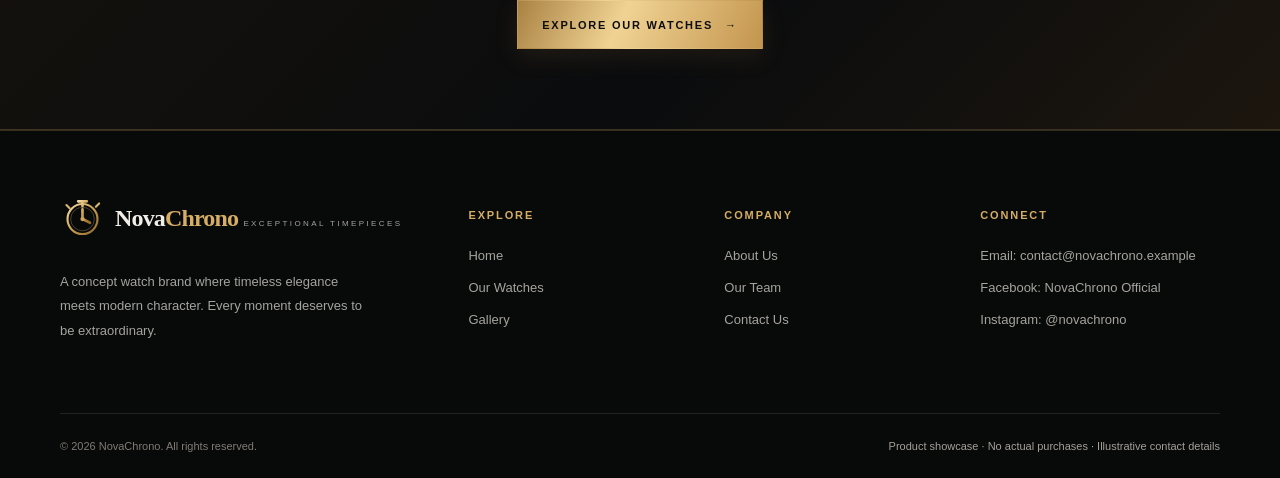
==== commit b499e126: "Update about.html" ====
--- a/about.html
+++ b/about.html
@@ -261,8 +261,8 @@
                 <article class="team-card">
                     <div class="team-photo">
                         <img
-                            src="assets/team/John%20Carlo%20A.%20Gayoso.jpg"
-                            alt="John Carlo A. Gayoso"
+                            src="assets/team/john-prank.jpg"
+                            alt="Team photo"
                             loading="lazy">
                     </div>
                     <h3>John Carlo A. Gayoso</h3>
